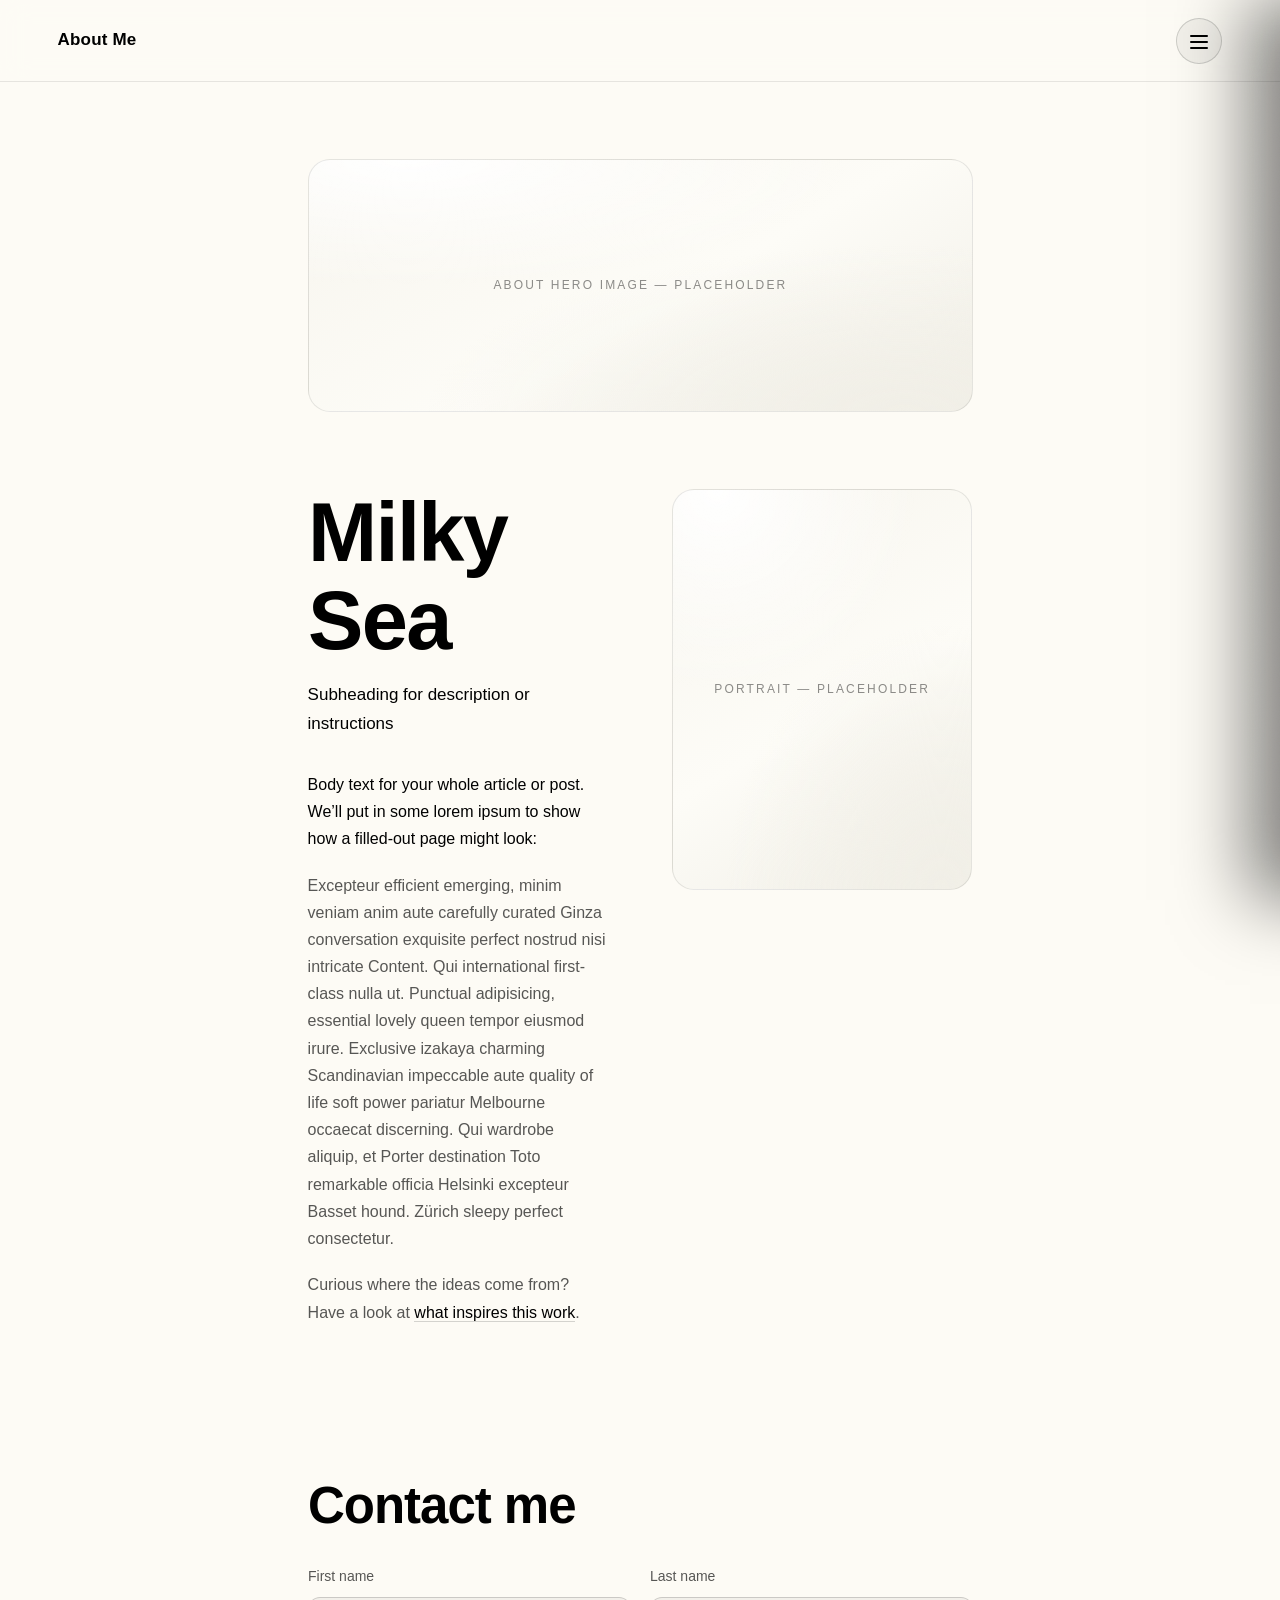
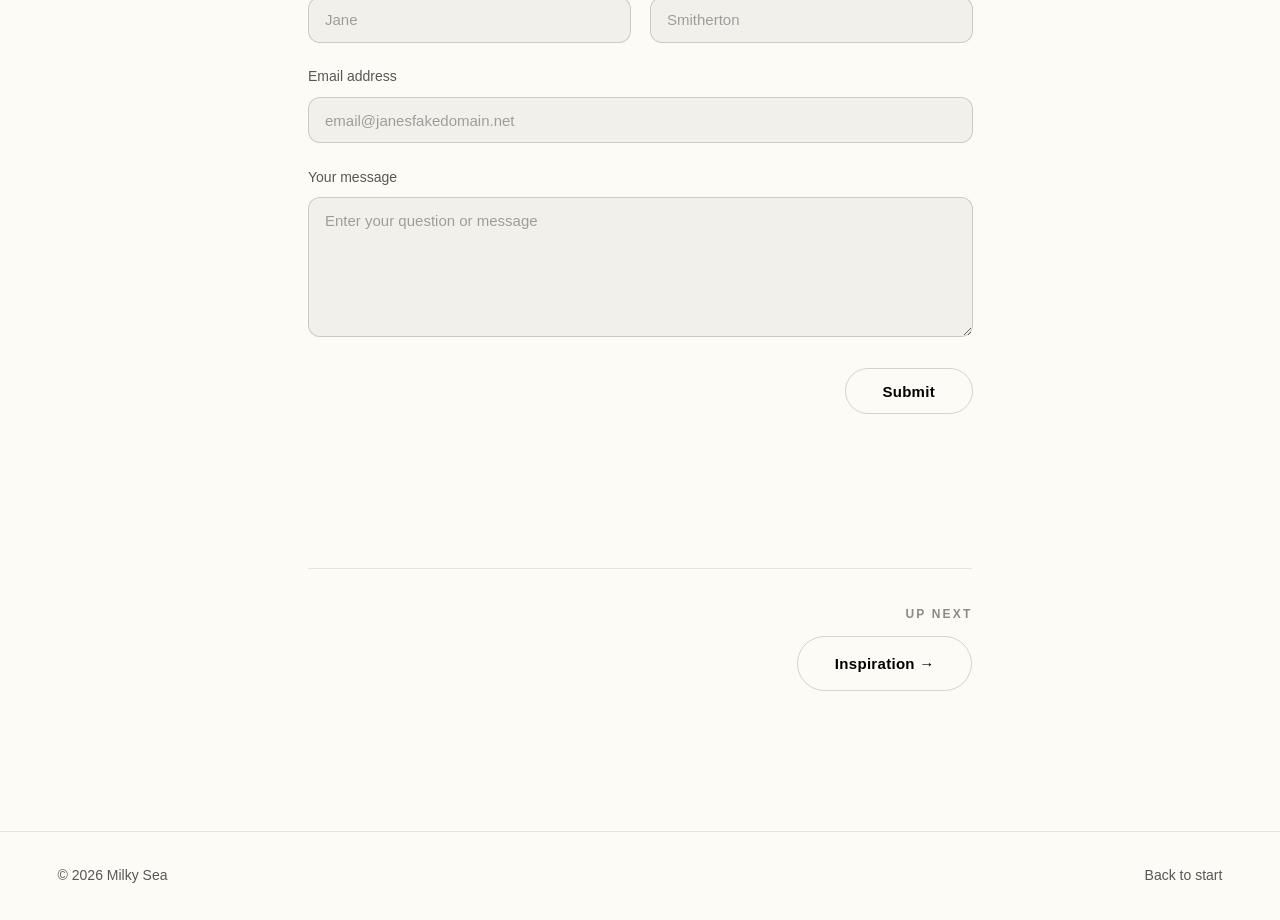
==== about.html @ 69e0cdc8 "Initial Commit" ====
<!DOCTYPE html>
<html lang="en">
<head>
<meta charset="UTF-8">
<meta name="viewport" content="width=device-width, initial-scale=1.0">
<title>About Me — Milky Sea</title>
<meta name="description" content="About Milky Sea — background, practice, and contact form.">
<link rel="preconnect" href="https://api.fontshare.com">
<link href="https://api.fontshare.com/v2/css?f[]=neco@400,500,700&f[]=satoshi@400,500,700&display=swap" rel="stylesheet">
<link rel="stylesheet" href="style.css">
<script>
  if (sessionStorage.getItem('diveArrival')) {
    document.documentElement.classList.add('dive-arrival');
  } else if (sessionStorage.getItem('pageTransition')) {
    document.documentElement.classList.add('page-transition');
  }
</script>
</head>
<body>
<a class="skip-link" href="#main">Skip to content</a>

<div class="page-veil" id="page-veil" aria-hidden="true"></div>

<header class="site-nav">
  <a class="page-title" href="index.html">About Me</a>
  <button class="burger" type="button" aria-label="Open menu" aria-haspopup="true" aria-expanded="false" aria-controls="site-menu">
    <span></span><span></span><span></span>
  </button>
</header>

<div class="menu-overlay" data-menu-overlay></div>

<aside class="menu-drawer" id="site-menu" data-menu-drawer aria-hidden="true">
  <div class="menu-drawer-head">
    <span class="page-title">Menu</span>
    <button class="menu-close" type="button" data-menu-close aria-label="Close menu">
      <span></span><span></span>
    </button>
  </div>
  <nav class="menu-drawer-links" aria-label="Site pages">
    <a href="index.html">Home</a>
    <a href="about.html" aria-current="page">About Me</a>
    <a href="inspirations.html">Inspiration</a>
    <a href="my-work.html">My Work</a>
    <a href="ongoing-work.html">Ongoing Projects</a>
    <a href="current-projects.html">Current Projects</a>
  </nav>
  <div class="menu-drawer-foot">
    <a href="mailto:hello@example.com">hello@example.com</a>
  </div>
</aside>

<main id="main" class="wrap">

  <section class="section">
    <div class="panel wide"><img src="assets/img/about-hero.jpg" alt="About hero image" onerror="this.remove()"><span>About hero image — placeholder</span></div>
  </section>

  <section class="section about-split" style="padding-top:0">
    <div>
      <h1 class="chrome">Milky Sea</h1>
      <p class="sub">Subheading for description or instructions</p>
      <p class="lead" style="margin-top:2rem">Body text for your whole article or post. We&rsquo;ll put in some lorem ipsum to show how a filled-out page might look:</p>
      <p>Excepteur efficient emerging, minim veniam anim aute carefully curated Ginza conversation exquisite perfect nostrud nisi intricate Content. Qui international first-class nulla ut. Punctual adipisicing, essential lovely queen tempor eiusmod irure. Exclusive izakaya charming Scandinavian impeccable aute quality of life soft power pariatur Melbourne occaecat discerning. Qui wardrobe aliquip, et Porter destination Toto remarkable officia Helsinki excepteur Basset hound. Zürich sleepy perfect consectetur.</p>
      <p>Curious where the ideas come from? Have a look at <a href="inspirations.html" style="color:var(--text);border-bottom:1px solid var(--line)">what inspires this work</a>.</p>
    </div>
    <div class="panel photo"><img src="assets/img/about-portrait.jpg" alt="Portrait" loading="lazy" decoding="async" onerror="this.remove()"><span>Portrait — placeholder</span></div>
  </section>

  <section class="section contact" id="contact">
    <h2 class="chrome">Contact me</h2>
    <form action="#" method="post">
      <div class="field-row">
        <div class="field">
          <label for="first-name">First name</label>
          <input type="text" id="first-name" name="first-name" placeholder="Jane" autocomplete="given-name">
        </div>
        <div class="field">
          <label for="last-name">Last name</label>
          <input type="text" id="last-name" name="last-name" placeholder="Smitherton" autocomplete="family-name">
        </div>
      </div>
      <div class="field">
        <label for="email">Email address</label>
        <input type="email" id="email" name="email" placeholder="email@janesfakedomain.net" autocomplete="email" required>
      </div>
      <div class="field">
        <label for="message">Your message</label>
        <textarea id="message" name="message" placeholder="Enter your question or message" required></textarea>
      </div>
      <div class="form-actions">
        <button class="btn" type="submit">Submit</button>
      </div>
    </form>
  </section>

  <section class="section" style="padding-top:0">
    <nav class="journey-nav is-single" aria-label="Continue the journey">
      <div class="journey-next">
        <span class="journey-label">Up next</span>
        <a class="btn" href="inspirations.html">Inspiration →</a>
      </div>
    </nav>
  </section>

</main>

<footer class="site-footer">
  <span>© 2026 Milky Sea</span>
  <a href="index.html">Back to start</a>
</footer>
<script src="script.js"></script>
</body>
</html>
---- style.css ----
/* ============================================================
   JANA SCHLINKE — PORTFOLIO
   Image-first, minimalist, chrome-light. Black type throughout.
   Fonts: Neco (display) · Satoshi (body)
   ============================================================ */

:root {
  --bg: #fdfbf5;              /* page background — milk white */
  --surface: rgba(0,0,0,.045);
  --line: rgba(0,0,0,.16);
  --line-soft: rgba(0,0,0,.09);
  --text: #000000;
  --muted: rgba(0,0,0,.66);
  --faint: rgba(0,0,0,.45);
  --overlay: rgba(0,0,0,.7);  /* menu backdrop dim */
  --hero-solid: #fdfbf5;      /* base fill behind the landing water canvas — matches the milk-white page background */
  --panel-grad:
      radial-gradient(120% 90% at 15% 0%, #ffffff 0%, transparent 55%),
      radial-gradient(120% 110% at 90% 100%, #f1efe7 0%, transparent 60%),
      linear-gradient(150deg, #f7f5ee 0%, #fdfcf7 55%, #f1efe7 100%);
  --font-display: "Neco", sans-serif;
  --font-body: "Satoshi", sans-serif;

  /* ---- text SIZE options (px) ----
     headings/hero use a min/max pair so they still scale fluidly
     with viewport width between those bounds */
  --text-base: 16px;
  --size-h1-min: 42px;  --size-h1-max: 83px;
  --size-h2-min: 30px;  --size-h2-max: 51px;
  --size-h3-min: 22px;  --size-h3-max: 32px;
  --size-hero-title-min: 64px; --size-hero-title-max: 115px;
  --size-sub: 17px;
  --size-nav-title: 17px;
  --size-menu-link-min: 22px; --size-menu-link-max: 27px;
  --size-menu-foot: 14px;
  --size-panel-label: 12px;
  --size-btn: 15px;
  --size-pill: 13px;
  --size-scroll-label: 11px;
  --size-field-label: 14px;
  --size-field-input: 15px;
  --size-journey-label: 12px;
  --size-footer: 14px;
  --size-skip-link: 14px;

  /* ---- text WEIGHT options ---- */
  --weight-body: 400;
  --weight-medium: 600;
  --weight-bold: 700;
  --weight-heavy: 800;

  --h1-size: clamp(var(--size-h1-min), 7vw, var(--size-h1-max));
  --h2-size: clamp(var(--size-h2-min), 4.5vw, var(--size-h2-max));
  --h3-size: clamp(var(--size-h3-min), 3vw, var(--size-h3-max));
  --hero-title-size: clamp(var(--size-hero-title-min), 10vw, var(--size-hero-title-max));
  --radius: 22px;
  --gutter: clamp(1.25rem, 4.5vw, 4.5rem);
  --ease-apple: cubic-bezier(.16,1,.3,1);   /* Apple-style deceleration */
}

* { margin: 0; padding: 0; box-sizing: border-box; }

html { scroll-behavior: smooth; }

body {
  display: flex;
  flex-direction: column;
  min-height: 100svh;
  background: var(--bg);
  color: var(--text);
  font-family: var(--font-body);
  font-size: var(--text-base);
  font-weight: var(--weight-body);
  line-height: 1.7;
  -webkit-font-smoothing: antialiased;
  overflow-x: hidden;   /* keeps the dive-arrival scale-in from flashing a scrollbar */
}

/* pushes .site-footer to the bottom of the viewport when the page's
   own content is shorter than the screen, and simply sits right
   after it otherwise — no dead scroll space either way */
body > main {
  flex: 1 0 auto;
}
body > .site-footer {
  flex-shrink: 0;
}

body.no-scroll { overflow: hidden; height: 100%; }

/* ---------- film grain ---------- */
/* a faint, flickering noise layer over the whole page — keeps flat
   surfaces from looking banded, adds a bit of tactile,
   almost-printed texture. Fully decorative. */
body::after {
  content: "";
  position: fixed;
  inset: -10%;
  z-index: 5000;
  pointer-events: none;
  opacity: .035;
  mix-blend-mode: overlay;
  background-image: url("data:image/svg+xml;utf8,<svg xmlns='http://www.w3.org/2000/svg' width='160' height='160'><filter id='n'><feTurbulence type='fractalNoise' baseFrequency='0.9' numOctaves='2' stitchTiles='stitch'/></filter><rect width='100%25' height='100%25' filter='url(%23n)'/></svg>");
  background-size: 180px 180px;
  animation: grain-shift 1.2s steps(1) infinite;
}

@keyframes grain-shift {
  0%   { transform: translate(0, 0); }
  10%  { transform: translate(-2%, -4%); }
  20%  { transform: translate(3%, 2%); }
  30%  { transform: translate(-4%, 1%); }
  40%  { transform: translate(2%, -3%); }
  50%  { transform: translate(-1%, 4%); }
  60%  { transform: translate(4%, -1%); }
  70%  { transform: translate(-3%, 3%); }
  80%  { transform: translate(1%, -2%); }
  90%  { transform: translate(-2%, -1%); }
  100% { transform: translate(0, 0); }
}

::selection { background: var(--text); color: var(--bg); }

a { color: inherit; text-decoration: none; }
img { max-width: 100%; display: block; }

a:focus-visible, button:focus-visible,
input:focus-visible, textarea:focus-visible {
  outline: 2px solid var(--text);
  outline-offset: 3px;
  border-radius: 4px;
}

/* ---------- skip link ---------- */
.skip-link {
  position: absolute; left: -999px; top: 0; z-index: 200;
  background: var(--text); color: var(--bg);
  padding: .5rem 1rem; font-size: var(--size-skip-link);
}
.skip-link:focus { left: 0; }

/* ---------- typography ---------- */
h1, h2 {
  font-family: var(--font-display);
  font-weight: var(--weight-heavy);
  letter-spacing: -.02em;
  line-height: 1.06;
  color: var(--text);
}
h1 { font-size: var(--h1-size); }
h2 { font-size: var(--h2-size); }
h3 {
  font-family: var(--font-display);
  font-size: var(--h3-size);
  font-weight: var(--weight-heavy);
  letter-spacing: -.01em;
  color: var(--text);
}

/* headline accent — plain white, no gradient, per design direction */
.chrome {
  color: var(--text);
}

p { color: var(--muted); max-width: 62ch; }
p + p { margin-top: 1.2rem; }

.sub {
  color: var(--text);
  font-size: var(--size-sub);
  margin-top: 1rem;
}

/* ---------- layout ---------- */
.wrap { max-width: min(94vw, 1900px); margin: 0px 250px; padding: 0 var(--gutter); }
.narrow { max-width: 900px; margin: 0 auto; }
.section { padding: clamp(2.5rem, 6vw, 5rem) 0; }
.center { text-align: center; }
.center p { margin-left: auto; margin-right: auto; }

/* ============================================================
   TOP BAR + BURGER + SLIDE-OUT MENU (YouTube-style)
   ============================================================ */

.site-nav {
  position: sticky; top: 0; z-index: 50;
  display: flex; align-items: center; justify-content: space-between;
  gap: 1.5rem;
  padding: 1.1rem var(--gutter);
  background: color-mix(in srgb, var(--bg) 78%, transparent);
  backdrop-filter: blur(14px);
  border-bottom: 1px solid var(--line-soft);
}

.page-title {
  font-family: var(--font-display);
  font-weight: var(--weight-bold);
  font-size: var(--size-nav-title);
  letter-spacing: .01em;
  color: var(--text);
  white-space: nowrap;
}

/* burger button — three bars morphing to a cross when open */
.burger {
  position: relative;
  width: 46px; height: 46px;
  border-radius: 999px;
  border: 1px solid var(--line);
  background: var(--surface);
  cursor: pointer;
  flex-shrink: 0;
  z-index: 90;
}
.burger span {
  position: absolute; left: 13px; right: 13px; height: 2px;
  background: var(--text); border-radius: 2px;
  transition: transform .3s ease, opacity .2s ease;
}
.burger span:nth-child(1) { top: 16px; }
.burger span:nth-child(2) { top: 22px; }
.burger span:nth-child(3) { top: 28px; }
.burger[aria-expanded="true"] span:nth-child(1) { transform: translateY(6px) rotate(45deg); }
.burger[aria-expanded="true"] span:nth-child(2) { opacity: 0; }
.burger[aria-expanded="true"] span:nth-child(3) { transform: translateY(-6px) rotate(-45deg); }
.burger:hover { border-color: var(--text); }

/* dimmed backdrop behind the drawer */
.menu-overlay {
  position: fixed; inset: 0;
  background: var(--overlay);
  opacity: 0;
  pointer-events: none;
  transition: opacity .35s ease;
  z-index: 60;
}
.menu-overlay.is-open { opacity: 1; pointer-events: auto; }

/* slide-out drawer, right-hand side, YouTube-style panel */
.menu-drawer {
  position: fixed; top: 0; right: 0; height: 100dvh;
  width: min(430px, 88vw);
  background: #f6f3ea;
  border-left: 1px solid var(--line);
  z-index: 70;
  display: flex; flex-direction: column;
  padding: 1.5rem 1.6rem 2rem;
  overflow-y: auto;
  transform: translateX(100%);
  transition: transform .45s cubic-bezier(.65,0,.35,1);
  box-shadow: -30px 0 70px rgba(0,0,0,.5);
}
.menu-drawer.is-open { transform: translateX(0); }

.menu-drawer-head {
  display: flex; align-items: center; justify-content: space-between;
  margin-bottom: 2.6rem;
}

.menu-close {
  position: relative;
  width: 40px; height: 40px;
  border-radius: 999px;
  border: 1px solid var(--line);
  background: transparent;
  cursor: pointer;
}
.menu-close span {
  position: absolute; left: 10px; right: 10px; top: 19px; height: 2px;
  background: var(--text);
}
.menu-close span:nth-child(1) { transform: rotate(45deg); }
.menu-close span:nth-child(2) { transform: rotate(-45deg); }
.menu-close:hover { border-color: var(--text); }

.menu-drawer-links { display: flex; flex-direction: column; }
.menu-drawer-links a {
  font-family: var(--font-display);
  font-size: clamp(var(--size-menu-link-min), 4vw, var(--size-menu-link-max));
  font-weight: var(--weight-bold);
  color: var(--text);
  opacity: .5;
  padding: .8rem .1rem;
  border-bottom: 1px solid var(--line-soft);
  transition: opacity .2s ease, padding-left .2s ease;
}
.menu-drawer-links a:hover { opacity: 1; padding-left: .4rem; }
.menu-drawer-links a[aria-current="page"] { opacity: 1; }

.menu-drawer-foot {
  margin-top: auto;
  padding-top: 1.6rem;
  font-size: var(--size-menu-foot);
  color: var(--faint);
}
.menu-drawer-foot a:hover { color: var(--text); }

/* ============================================================
   IMAGE PANELS — the visual focus of the site
   ============================================================ */

.panel {
  position: relative;
  border-radius: var(--radius);
  border: 1px solid var(--line-soft);
  background: var(--panel-grad);
  display: grid; place-items: center;
  overflow: hidden;
}
/* real photo, once one is dropped into assets/img/ under the
   expected name — sits on top of and fully hides the placeholder
   span below it. If the file is missing, the <img>'s onerror
   removes it and the placeholder shows through untouched. */
.panel img {
  position: absolute; inset: 0;
  width: 100%; height: 100%;
  object-fit: cover;
}
.panel span {
  font-size: var(--size-panel-label); letter-spacing: .18em; text-transform: uppercase;
  color: var(--faint);
  padding: 1rem; text-align: center;
}
.panel.wide  { aspect-ratio: 16 / 8; }
.panel.photo { aspect-ratio: 3 / 4; }
.panel.card  { aspect-ratio: 4 / 3; }

@media (min-width: 900px) {
  .panel.wide { aspect-ratio: 21 / 8; }
}

/* ---------- buttons (pill) ---------- */
.btn {
  display: inline-block;
  padding: .85rem 2.3rem;
  border-radius: 999px;
  border: 1px solid var(--line);
  background: transparent;
  color: var(--text);
  font-family: var(--font-display);
  font-weight: var(--weight-medium);
  font-size: var(--size-btn);
  letter-spacing: .02em;
  cursor: pointer;
  transition: background .2s, color .2s, border-color .2s;
}
.btn:hover { background: var(--text); color: var(--bg); border-color: var(--text); }

.pill {
  display: inline-block;
  padding: .45rem 1.4rem;
  border-radius: 999px;
  border: 1px solid var(--line);
  font-family: var(--font-display);
  font-size: var(--size-pill); font-weight: var(--weight-medium);
  color: var(--muted);
}

/* ============================================================
   LANDING PAGE — full-bleed water title, scroll-to-enter
   ============================================================ */

.site-nav--landing {
  position: absolute; top: 0; left: 0; right: 0;
  z-index: 15;
  background: transparent;
  border-bottom: none;
  backdrop-filter: none;
}

#landing-stage {
  position: relative;
  width: 100%;
  height: 100svh;
  overflow: hidden;
  background: var(--hero-solid);
}

/* while JS drives the scroll-linked zoom, the stage is pinned to
   the viewport and the spacer below supplies the scroll distance */
#landing-stage.is-pinned {
  position: fixed;
  top: 0; left: 0; right: 0;
}

/* consumes the scroll distance that drives the zoom — JS sets the
   real height; it stays 0 (no extra scrolling) without JS or with
   reduced motion, where entering is a plain click instead */
.landing-scroll-spacer {
  height: 0;
}

.landing-media {
  position: absolute; inset: 0;
  transform-origin: 50% 50%;
  will-change: transform;
  background: var(--hero-solid);
  /* no default transition: the scroll-driven zoom sets this every
     frame and needs to track 1:1, not ease toward a stale target */
  transition: none;
}

/* the interactive water canvas — painted + distorted entirely in script.js.
   pointer-events stay off so the scroll prompt above it remains clickable. */
.hero-ripple-canvas {
  position: absolute; inset: 0;
  display: block;
  width: 100%; height: 100%;
  pointer-events: none;
}

.landing-scrim {
  position: absolute; inset: 0;
  background: linear-gradient(
    to top,
    rgba(0,0,0,.10) 0%,
    rgba(0,0,0,0) 42%,
    rgba(0,0,0,.14) 100%);
  transition: opacity .5s ease;
}

.landing-content {
  position: relative; z-index: 5;
  height: 100%;
  display: flex; align-items: center; justify-content: center;
  text-align: center;
  padding: 2rem;
}

.landing-content h1 {
  font-size: var(--hero-title-size);
  text-shadow: 0 6px 30px rgba(255,255,255,.55);
  cursor: default;
  -webkit-user-select: none;
  user-select: none;
}

/* scroll prompt — deliberately quiet: the title and the water are
   the whole point of this page, this is just a small, unobtrusive
   hint that fades in once someone has been sitting still a while.
   Doubles as a click target for keyboard/reduced-motion visitors. */
.scroll-prompt {
  position: absolute;
  left: 50%;
  bottom: clamp(2rem, 7vh, 3.75rem);
  transform: translateX(-50%);
  z-index: 6;
  display: flex;
  flex-direction: column;
  align-items: center;
  gap: .6rem;
  padding: .4rem .6rem;
  border: none;
  background: none;
  color: rgba(0,0,0,.55);
  cursor: pointer;
  opacity: 0;
  pointer-events: none;
  transition: opacity .7s ease, color .3s ease;
}
.scroll-prompt.is-visible { opacity: 1; pointer-events: auto; }
.scroll-prompt:hover { color: #000000; }

.scroll-prompt-arrow {
  display: grid;
  place-items: center;
  animation: prompt-bounce 1.8s ease-in-out infinite;
}
@keyframes prompt-bounce {
  0%, 100% { transform: translateY(0); }
  50%      { transform: translateY(6px); }
}

.scroll-prompt-label {
  font-family: var(--font-display);
  font-weight: var(--weight-medium);
  font-size: var(--size-scroll-label);
  letter-spacing: .3em;
  text-transform: uppercase;
}

.ripple-layer { position: absolute; inset: 0; pointer-events: none; overflow: visible; }
.ripple-ring {
  position: absolute; left: 50%; top: 50%;
  width: 14px; height: 14px; margin: -7px 0 0 -7px;
  border-radius: 50%;
  border: 1.5px solid rgba(0,0,0,.7);
  transform: scale(0);
  opacity: 1;
  animation: ripple-out 1000ms ease-out forwards;
}
@keyframes ripple-out {
  to { transform: scale(16); opacity: 0; }
}

/* fallback "diving" transition — used when someone clicks the
   prompt instead of scrolling (also the only path when reduced
   motion is on, minus the animation itself). The scroll-driven
   path sets .landing-media's transform directly instead of using
   this class, so the two mechanisms never fight each other. */
.landing-stage.diving .landing-media {
  transition: transform 950ms cubic-bezier(.6,0,.15,1);
  transform: scale(9);
  transform-origin: var(--dive-x, 50%) var(--dive-y, 50%);
}
.landing-stage.diving .landing-scrim { opacity: .2; }
.landing-stage.diving .scroll-prompt,
.landing-stage.diving .landing-content { opacity: 0; }

#dive-zoom {
  position: fixed; inset: 0;
  background: var(--bg);
  opacity: 0;
  pointer-events: none;
  z-index: 9999;
  transition: opacity .38s ease;
}
#dive-zoom.is-diving { opacity: 1; }

/* ============================================================
   IMAGE-LED CONTENT ROWS (My Work / Ongoing overview)
   ============================================================ */

.work-row {
  display: grid;
  grid-template-columns: minmax(0, .9fr) minmax(0, 1.1fr);
  gap: clamp(1.5rem, 4vw, 4rem);
  align-items: center;
  padding: clamp(2rem, 5vw, 4.5rem) 0;
}
.work-row.flip .work-text  { order: 2; }
.work-row.flip .work-media { order: 1; }
.work-text h3 { margin-bottom: .6rem; }
.work-text .btn { margin-top: 1.8rem; }

/* ---------- article body (detail + inspiration pages) ---------- */
.article-body { padding-top: 0; }
.article-body .panel { margin: clamp(2rem, 5vw, 3.5rem) 0; }
.lead { color: var(--text); }

/* ---------- contact form (About page) ---------- */
.contact { max-width: 720px; }
.contact h2 { margin-bottom: 2rem; }

.field-row { display: grid; grid-template-columns: 1fr 1fr; gap: 1.2rem; }

.field { margin-bottom: 1.4rem; }
.field label {
  display: block;
  font-size: var(--size-field-label); color: var(--muted);
  margin-bottom: .5rem;
}
.field input, .field textarea {
  width: 100%;
  background: var(--surface);
  border: 1px solid var(--line);
  border-radius: 12px;
  padding: .85rem 1rem;
  color: var(--text);
  font-family: var(--font-body);
  font-size: var(--size-field-input);
}
.field input::placeholder, .field textarea::placeholder { color: rgba(0,0,0,.35); }
.field input:hover, .field textarea:hover { border-color: rgba(0,0,0,.3); }
.field textarea { min-height: 140px; resize: vertical; }

.form-actions { text-align: right; }

/* ---------- about split ---------- */
.about-split {
  display: grid;
  grid-template-columns: minmax(0, 1fr) minmax(0, 1fr);
  gap: clamp(2rem, 5vw, 4.5rem);
  align-items: start;
}

/* ============================================================
   JOURNEY NAV — every page hands off to the next stop on the
   tour, so the whole site can be clicked through end to end
   without ever opening the menu. Menu stays as a shortcut, not
   the only way through.
   ============================================================ */
.journey-nav {
  display: flex;
  flex-wrap: wrap;
  align-items: flex-end;
  justify-content: space-between;
  gap: 1.5rem;
  margin-top: clamp(2.5rem, 6vw, 5rem);
  padding-top: 2.2rem;
  border-top: 1px solid var(--line-soft);
}
.journey-nav.is-single { justify-content: flex-end; }

.journey-next {
  display: flex;
  flex-direction: column;
  align-items: flex-end;
  gap: .7rem;
}

.journey-label {
  font-family: var(--font-display);
  font-size: var(--size-journey-label);
  font-weight: var(--weight-medium);
  letter-spacing: .18em;
  text-transform: uppercase;
  color: var(--faint);
}

/* ---------- footer ---------- */
.site-footer {
  border-top: 1px solid var(--line-soft);
  margin-top: clamp(2rem, 6vw, 4rem);
  padding: 2rem var(--gutter);
  display: flex; flex-wrap: wrap; gap: 1rem;
  justify-content: space-between;
  font-size: var(--size-footer); color: var(--muted);
}
.site-footer a:hover { color: var(--text); }

/* ============================================================
   DIVE ARRIVAL — the page that follows a "Dive" click continues
   the zoom instead of cutting to a flat load. Content starts
   smaller and slightly blurred — as if arriving from behind the
   screen, out of the depth of the preceding zoom — then grows
   into place, rather than swooping in from up close.
   The dive-arrival class is added by a blocking inline <script>
   in <head>, so the very first paint already shows the settled-in
   state; is-revealed (added after DOM ready) plays the transition.
   ============================================================ */

html.dive-arrival body:not(.is-landing) #main {
  opacity: 0;
  transform: scale(.82);
  filter: blur(6px);
}
html.dive-arrival.is-revealed body:not(.is-landing) #main {
  opacity: 1;
  transform: scale(1);
  filter: blur(0);
  transition: opacity .8s var(--ease-apple), transform 1s var(--ease-apple), filter .8s var(--ease-apple);
}

/* ============================================================
   SITE-WIDE PAGE TRANSITIONS
   A lighter version of the dive hand-off, used for every ordinary
   internal link (menu, work cards, pagers, footer). script.js fades
   #page-veil in, waits, then navigates; the arriving page starts
   in the settled-in state below and eases in once ready — so
   moving between pages reads as one continuous flow.
   ============================================================ */

#page-veil {
  position: fixed; inset: 0;
  z-index: 9995;
  background: var(--bg);
  opacity: 0;
  pointer-events: none;
  transition: opacity .4s var(--ease-apple);
}
#page-veil.is-visible { opacity: 1; }

/* Excluded on the landing page: #main there wraps the pinned,
   scroll-driven water stage, and putting a transform on an
   ancestor of a position:fixed element re-anchors it to that
   ancestor instead of the viewport — the stage would then scroll
   away with the page instead of staying put while it zooms. */
html.page-transition body:not(.is-landing) #main {
  opacity: 0;
  transform: scale(.94);
}
html.page-transition.is-revealed body:not(.is-landing) #main {
  opacity: 1;
  transform: scale(1);
  transition: opacity .5s var(--ease-apple), transform .6s var(--ease-apple);
}

/* ============================================================
   APPLE-STYLE SCROLL REVEALS
   Elements start slightly lowered/scaled down and settle into
   place the first time they cross into view. Classes are added
   entirely by script.js — without JS, everything just stays visible.
   ============================================================ */

.reveal {
  opacity: 0;
  transform: translateY(38px) scale(.98);
  transition: opacity .9s var(--ease-apple), transform .9s var(--ease-apple);
  will-change: opacity, transform;
}
.reveal.reveal-visible {
  opacity: 1;
  transform: translateY(0) scale(1);
}

/* ---------- motion & responsive ---------- */
@media (prefers-reduced-motion: reduce) {
  html { scroll-behavior: auto; }
  * { transition-duration: .01ms !important; animation-duration: .01ms !important; }
  body::after { animation: none; }
}

@media (max-width: 860px) {
  .work-row, .about-split { grid-template-columns: 1fr; }
  .work-row.flip .work-text { order: 1; }
  .work-row.flip .work-media { order: 2; }
  .field-row { grid-template-columns: 1fr; }
}

@media (max-width: 560px) {
  .menu-drawer { width: 100vw; border-left: none; }
}
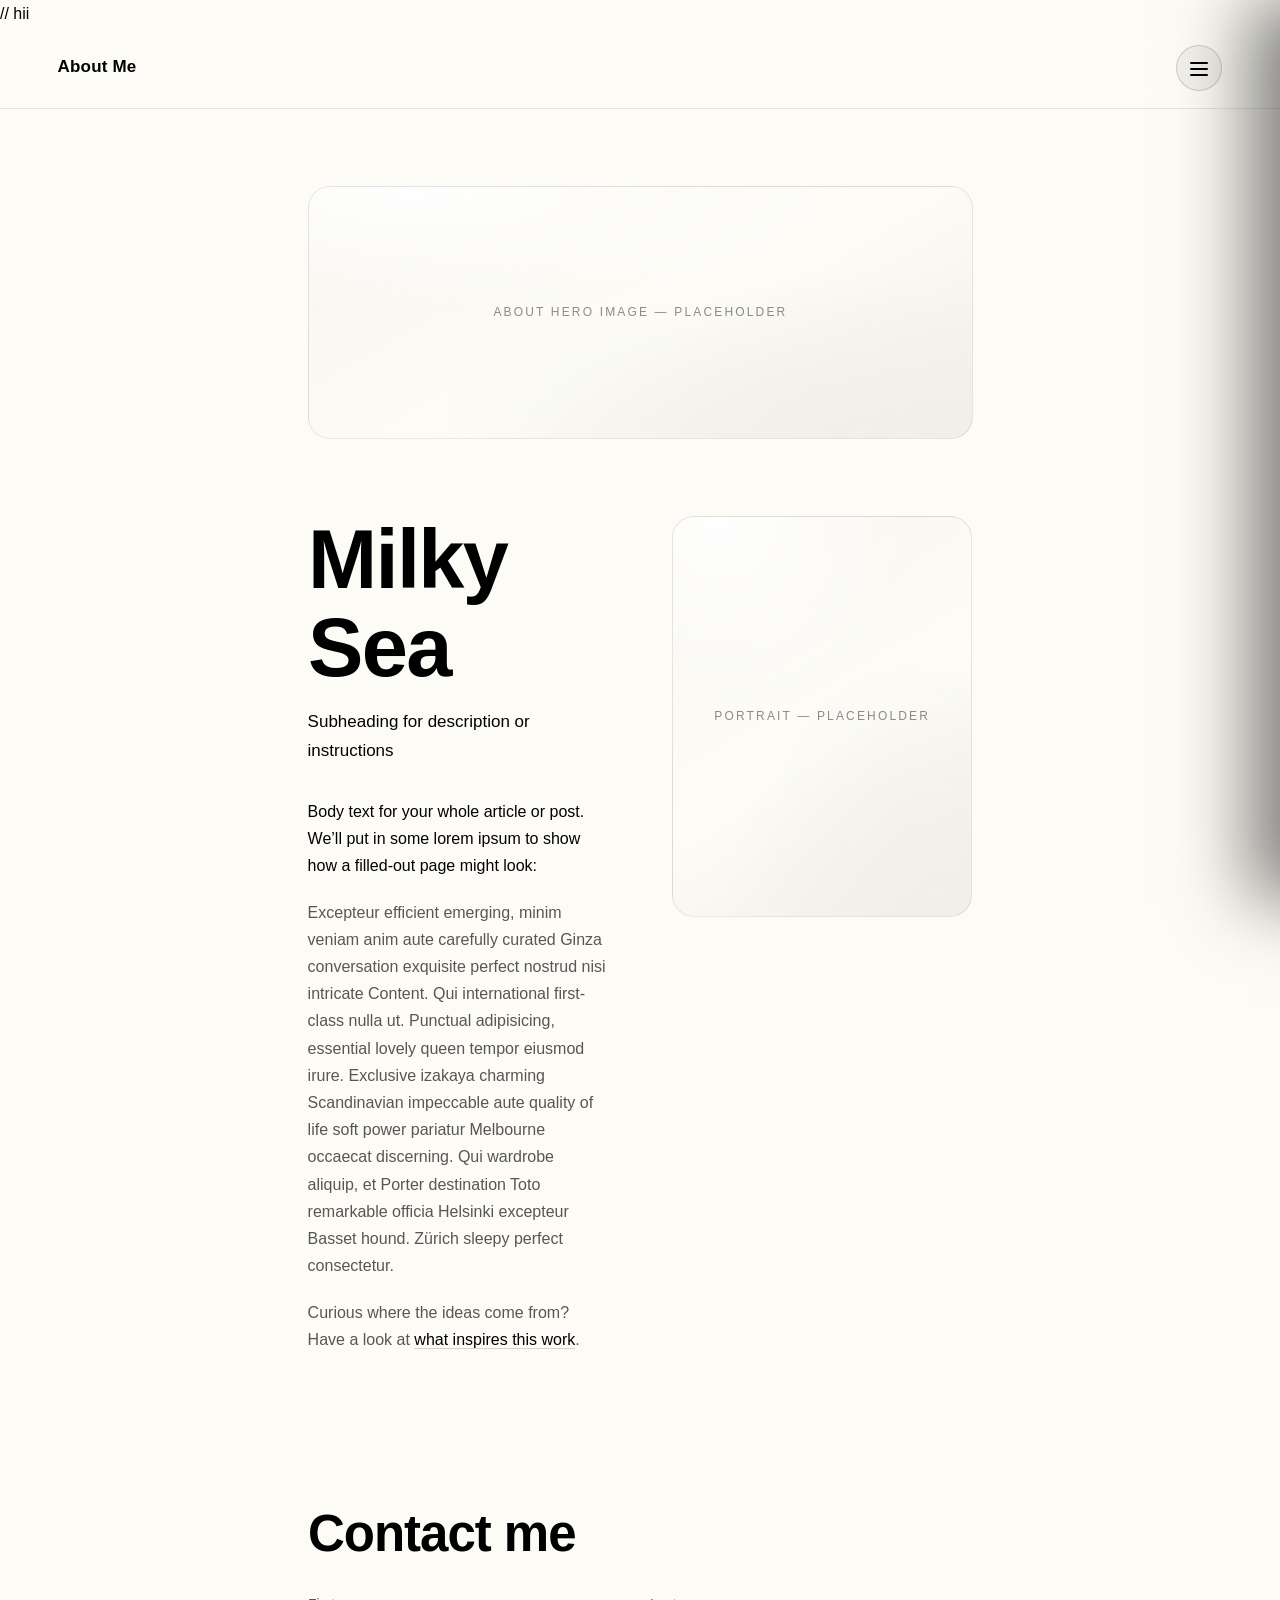
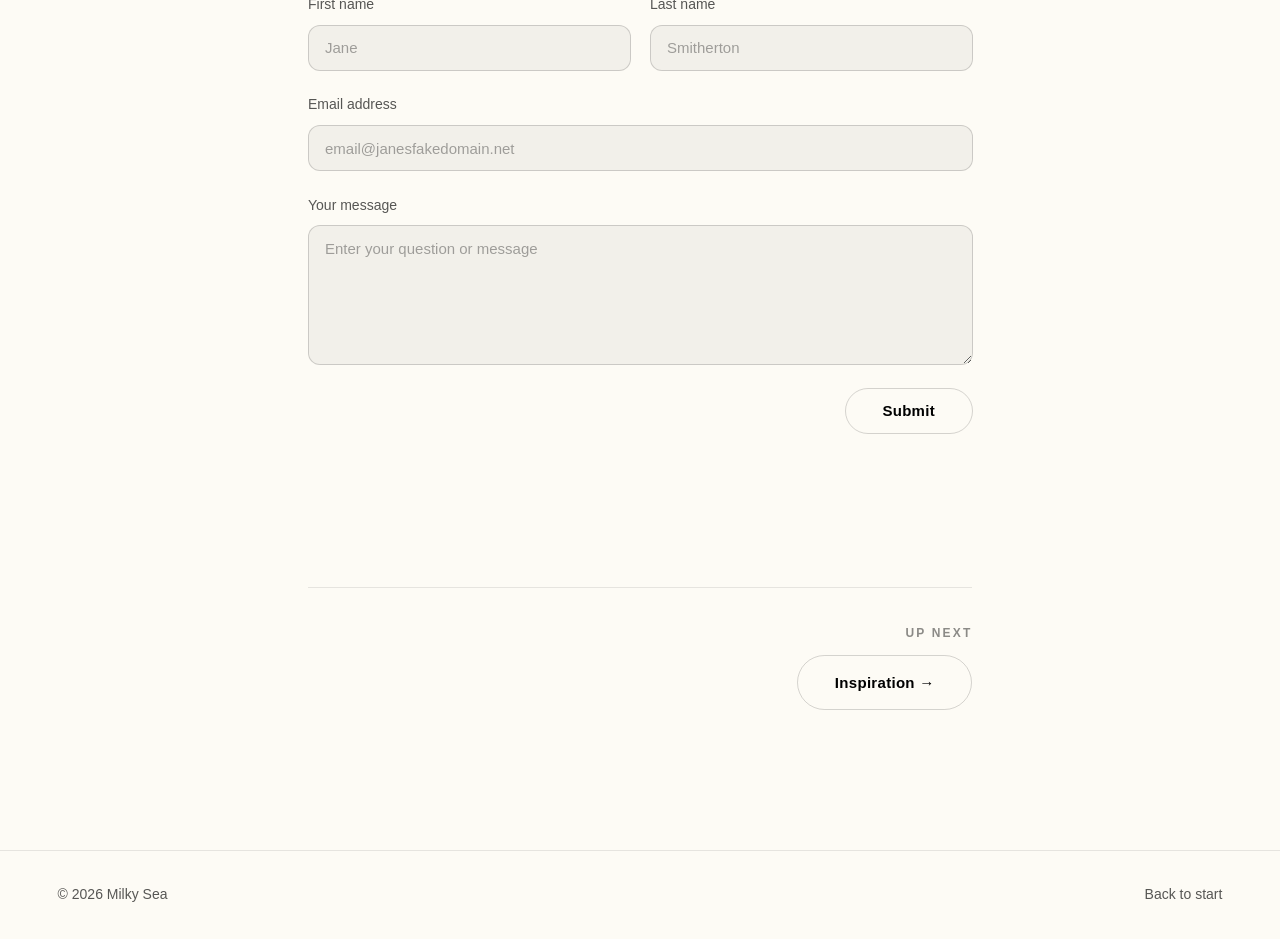
==== commit 06231953: "added cute comment" ====
--- a/about.html
+++ b/about.html
@@ -1,3 +1,4 @@
+// hii
 <!DOCTYPE html>
 <html lang="en">
 <head>
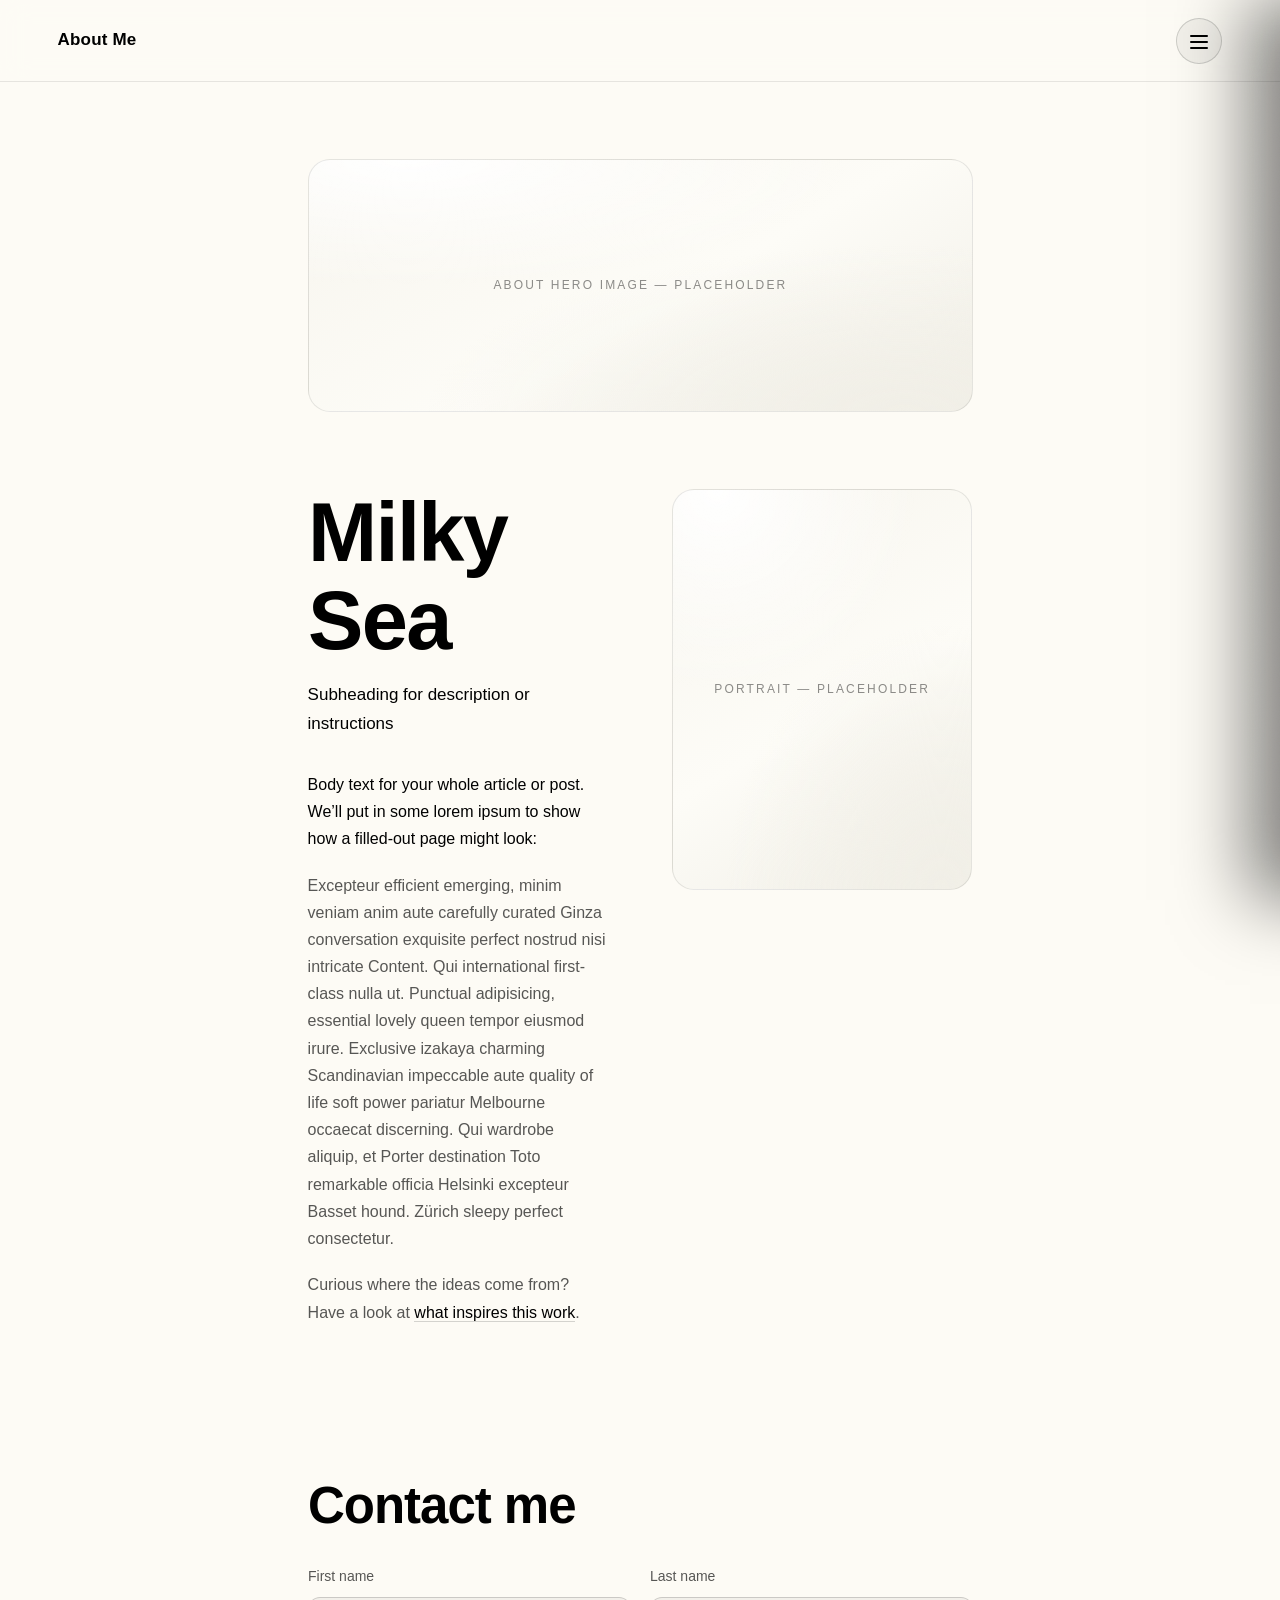
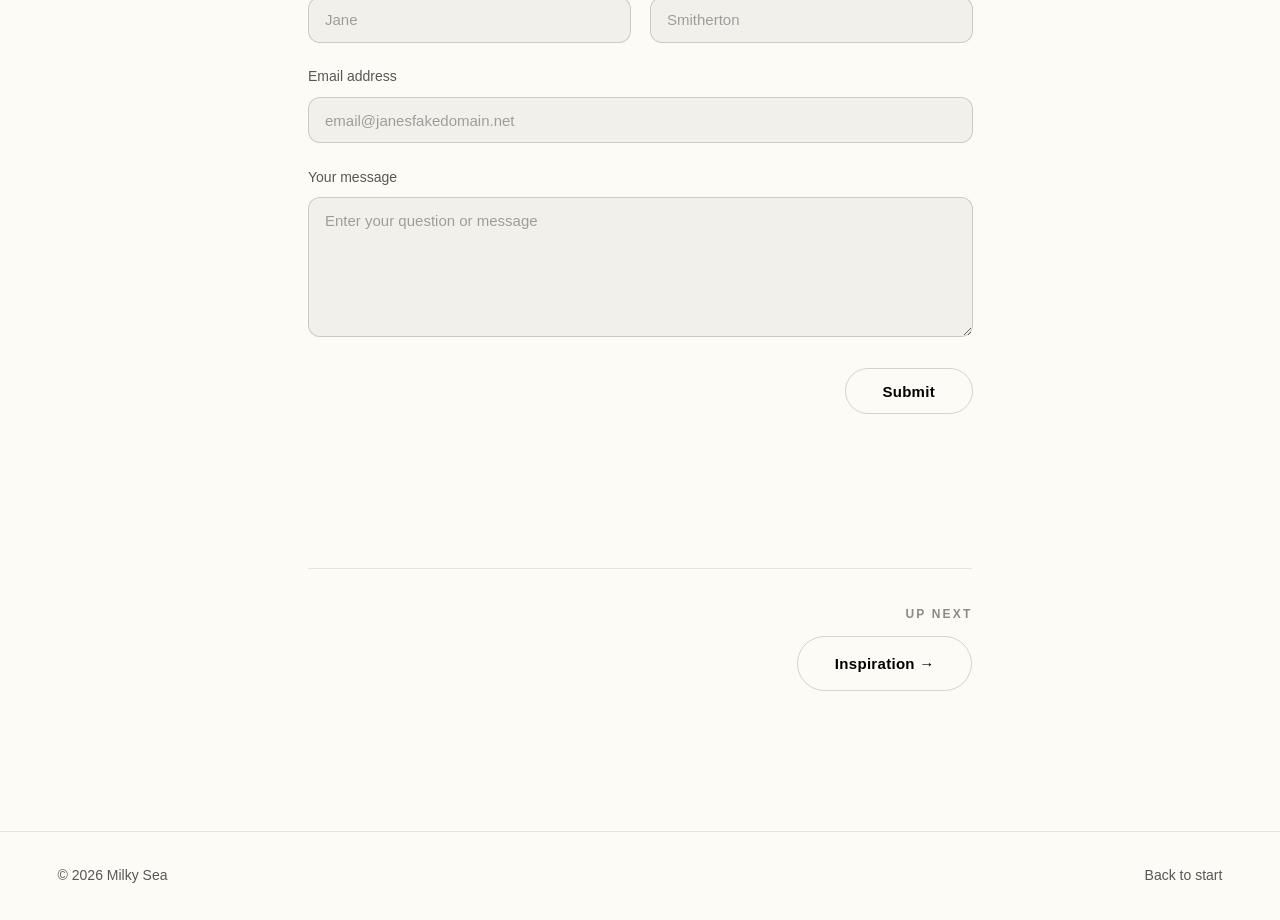
==== commit ddb33dd7: "Remove commented line from about.html and add clarification to hero title size in style.css" ====
--- a/about.html
+++ b/about.html
@@ -1,4 +1,3 @@
-// hii
 <!DOCTYPE html>
 <html lang="en">
 <head>
--- a/style.css
+++ b/style.css
@@ -28,7 +28,7 @@
   --size-h1-min: 42px;  --size-h1-max: 83px;
   --size-h2-min: 30px;  --size-h2-max: 51px;
   --size-h3-min: 22px;  --size-h3-max: 32px;
-  --size-hero-title-min: 64px; --size-hero-title-max: 115px;
+  --size-hero-title-min: 64px; --size-hero-title-max: 364px; /* min for mobile max for desktop */
   --size-sub: 17px;
   --size-nav-title: 17px;
   --size-menu-link-min: 22px; --size-menu-link-max: 27px;
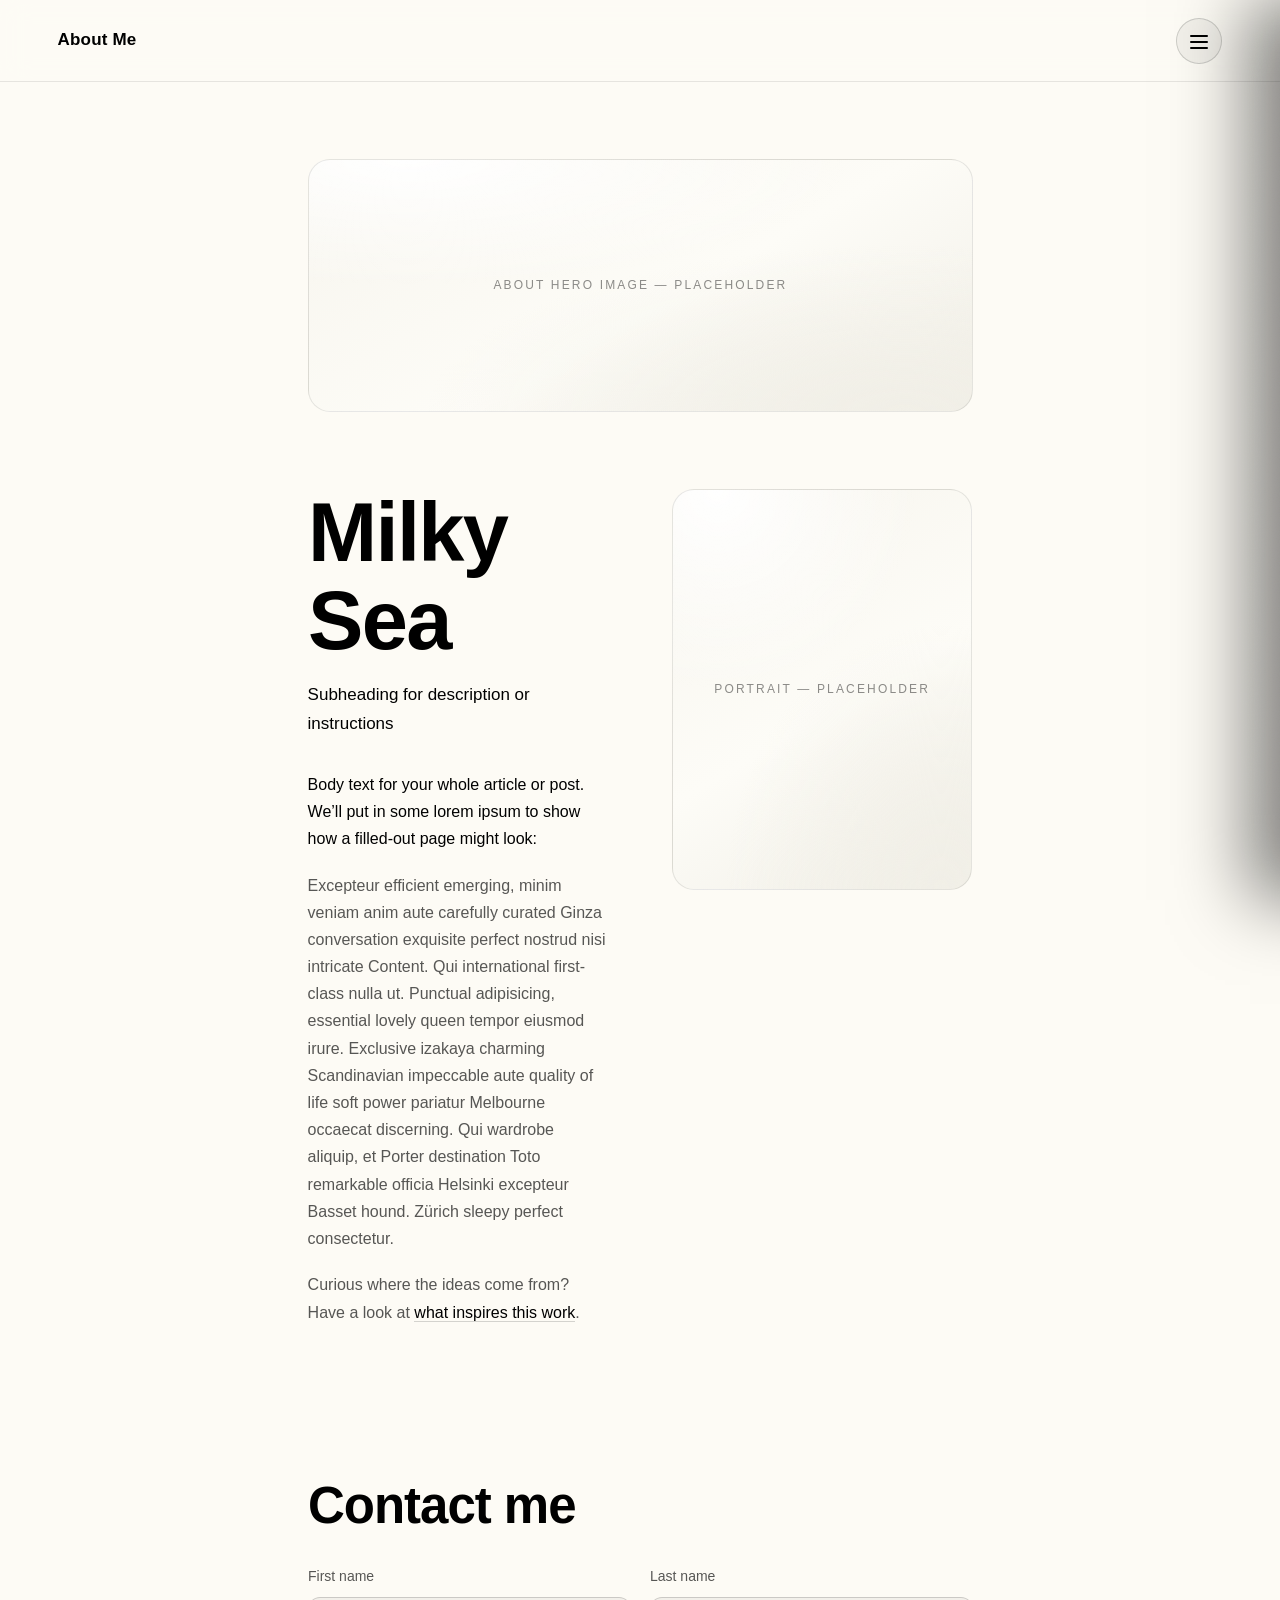
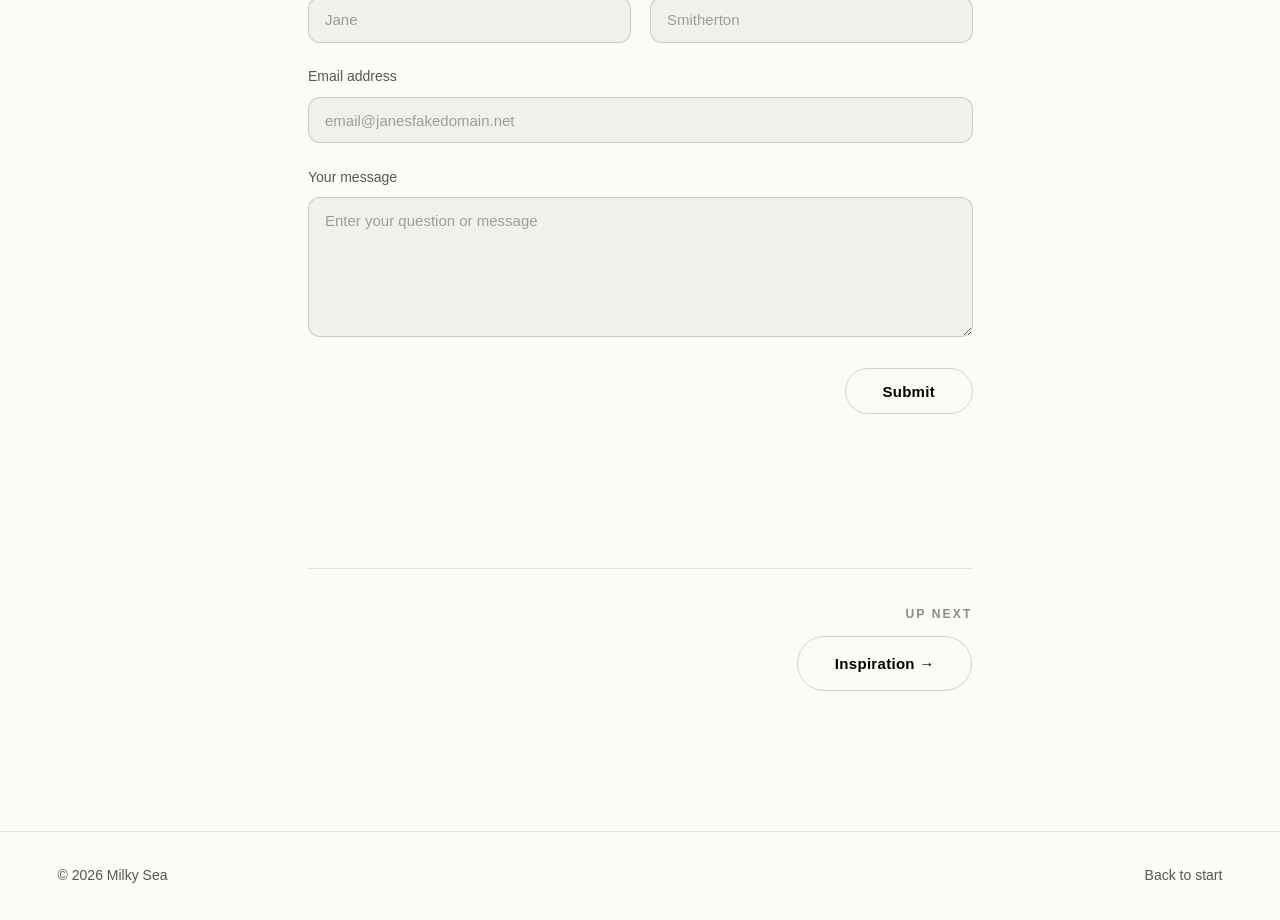
==== commit 1980a110: "renamed ongoing projects to Work in Progress" ====
--- a/about.html
+++ b/about.html
@@ -42,8 +42,15 @@
     <a href="about.html" aria-current="page">About Me</a>
     <a href="inspirations.html">Inspiration</a>
     <a href="my-work.html">My Work</a>
-    <a href="ongoing-work.html">Ongoing Projects</a>
-    <a href="current-projects.html">Current Projects</a>
+    <div class="menu-drawer-sublinks">
+      <a href="work-1.html">Work 1</a>
+      <a href="work-2.html">Work 2</a>
+    </div>
+    <a href="ongoing-work.html">Work in Progress</a>
+    <div class="menu-drawer-sublinks">
+      <a href="ongoing-1.html">Ongoing 1</a>
+      <a href="ongoing-2.html">Ongoing 2</a>
+    </div>
   </nav>
   <div class="menu-drawer-foot">
     <a href="mailto:hello@example.com">hello@example.com</a>
--- a/style.css
+++ b/style.css
@@ -287,6 +287,30 @@
 .menu-drawer-links a:hover { opacity: 1; padding-left: .4rem; }
 .menu-drawer-links a[aria-current="page"] { opacity: 1; }
 
+/* always-open sub-list under a hub link (My Work / Work in Progress)
+   so the individual pieces are reachable straight from the menu,
+   no accordion/expand step needed */
+.menu-drawer-sublinks {
+  display: flex;
+  flex-direction: column;
+  padding-left: 1rem;
+  margin-left: .3rem;
+  border-left: 1px solid var(--line-soft);
+}
+.menu-drawer-sublinks a {
+  font-family: var(--font-display);
+  font-size: var(--size-nav-title);
+  font-weight: var(--weight-medium);
+  color: var(--text);
+  opacity: .45;
+  padding: .55rem .1rem;
+  border-bottom: 1px solid var(--line-soft);
+  transition: opacity .2s ease, padding-left .2s ease;
+}
+.menu-drawer-sublinks a:last-child { border-bottom: none; }
+.menu-drawer-sublinks a:hover { opacity: 1; padding-left: .4rem; }
+.menu-drawer-sublinks a[aria-current="page"] { opacity: 1; }
+
 .menu-drawer-foot {
   margin-top: auto;
   padding-top: 1.6rem;
@@ -346,6 +370,51 @@
 }
 .btn:hover { background: var(--text); color: var(--bg); border-color: var(--text); }
 
+/* ---------- "Dive Deeper" bubble buttons ----------
+   liquid-glass pills that sit like bubbles at the edge of a work
+   row — hover feedback is the actual water-ripple shader from the
+   landing page (see createWaterRipple() in script.js), not a
+   color-invert. The real label text stays in normal flow (so the
+   pill still sizes itself the same way any other .btn does) but
+   turns transparent once the canvas is confirmed up and painting
+   the same label on top of it. */
+.btn-bubble {
+  position: relative;
+  overflow: hidden;
+  isolation: isolate;
+  background: rgba(255,255,255,.30);
+  border-color: rgba(255,255,255,.75);
+  backdrop-filter: blur(16px) saturate(180%);
+  -webkit-backdrop-filter: blur(16px) saturate(180%);
+  box-shadow:
+    inset 0 1px 1px rgba(255,255,255,.95),
+    inset 0 -10px 16px rgba(255,255,255,.35),
+    inset 0 0 0 1px rgba(255,255,255,.18),
+    0 10px 26px rgba(0,0,0,.10);
+  transition: transform .35s var(--ease-apple), box-shadow .35s ease, border-color .35s ease, background .35s ease;
+}
+.btn-bubble:hover {
+  transform: translateY(-2px);
+  background: rgba(255,255,255,.44);
+  border-color: rgba(255,255,255,.95);
+  box-shadow:
+    inset 0 1px 1px rgba(255,255,255,1),
+    inset 0 -10px 18px rgba(255,255,255,.5),
+    inset 0 0 0 1px rgba(255,255,255,.28),
+    0 16px 34px rgba(0,0,0,.14);
+}
+.btn-bubble-canvas {
+  position: absolute;
+  inset: 0;
+  display: block;
+  width: 100%;
+  height: 100%;
+  pointer-events: none;
+}
+/* label stays visible (normal fallback) until script.js confirms the
+   shader actually initialised, then the canvas takes over the visuals */
+.btn-bubble.ripple-ready .btn-bubble-label { color: transparent; }
+
 .pill {
   display: inline-block;
   padding: .45rem 1.4rem;
@@ -427,12 +496,16 @@
   padding: 2rem;
 }
 
-.landing-content h1 {
-  font-size: var(--hero-title-size);
-  text-shadow: 0 6px 30px rgba(255,255,255,.55);
-  cursor: default;
-  -webkit-user-select: none;
-  user-select: none;
+/* the title is painted onto the ripple canvas itself (see script.js);
+   this h1 stays for accessibility/SEO but isn't shown on top of it */
+.visually-hidden {
+  position: absolute !important;
+  width: 1px; height: 1px;
+  margin: -1px; padding: 0;
+  overflow: hidden;
+  clip: rect(0, 0, 0, 0);
+  white-space: nowrap;
+  border: 0;
 }
 
 /* scroll prompt — deliberately quiet: the title and the water are
@@ -500,7 +573,7 @@
    this class, so the two mechanisms never fight each other. */
 .landing-stage.diving .landing-media {
   transition: transform 950ms cubic-bezier(.6,0,.15,1);
-  transform: scale(9);
+  transform: scale(4);
   transform-origin: var(--dive-x, 50%) var(--dive-y, 50%);
 }
 .landing-stage.diving .landing-scrim { opacity: .2; }
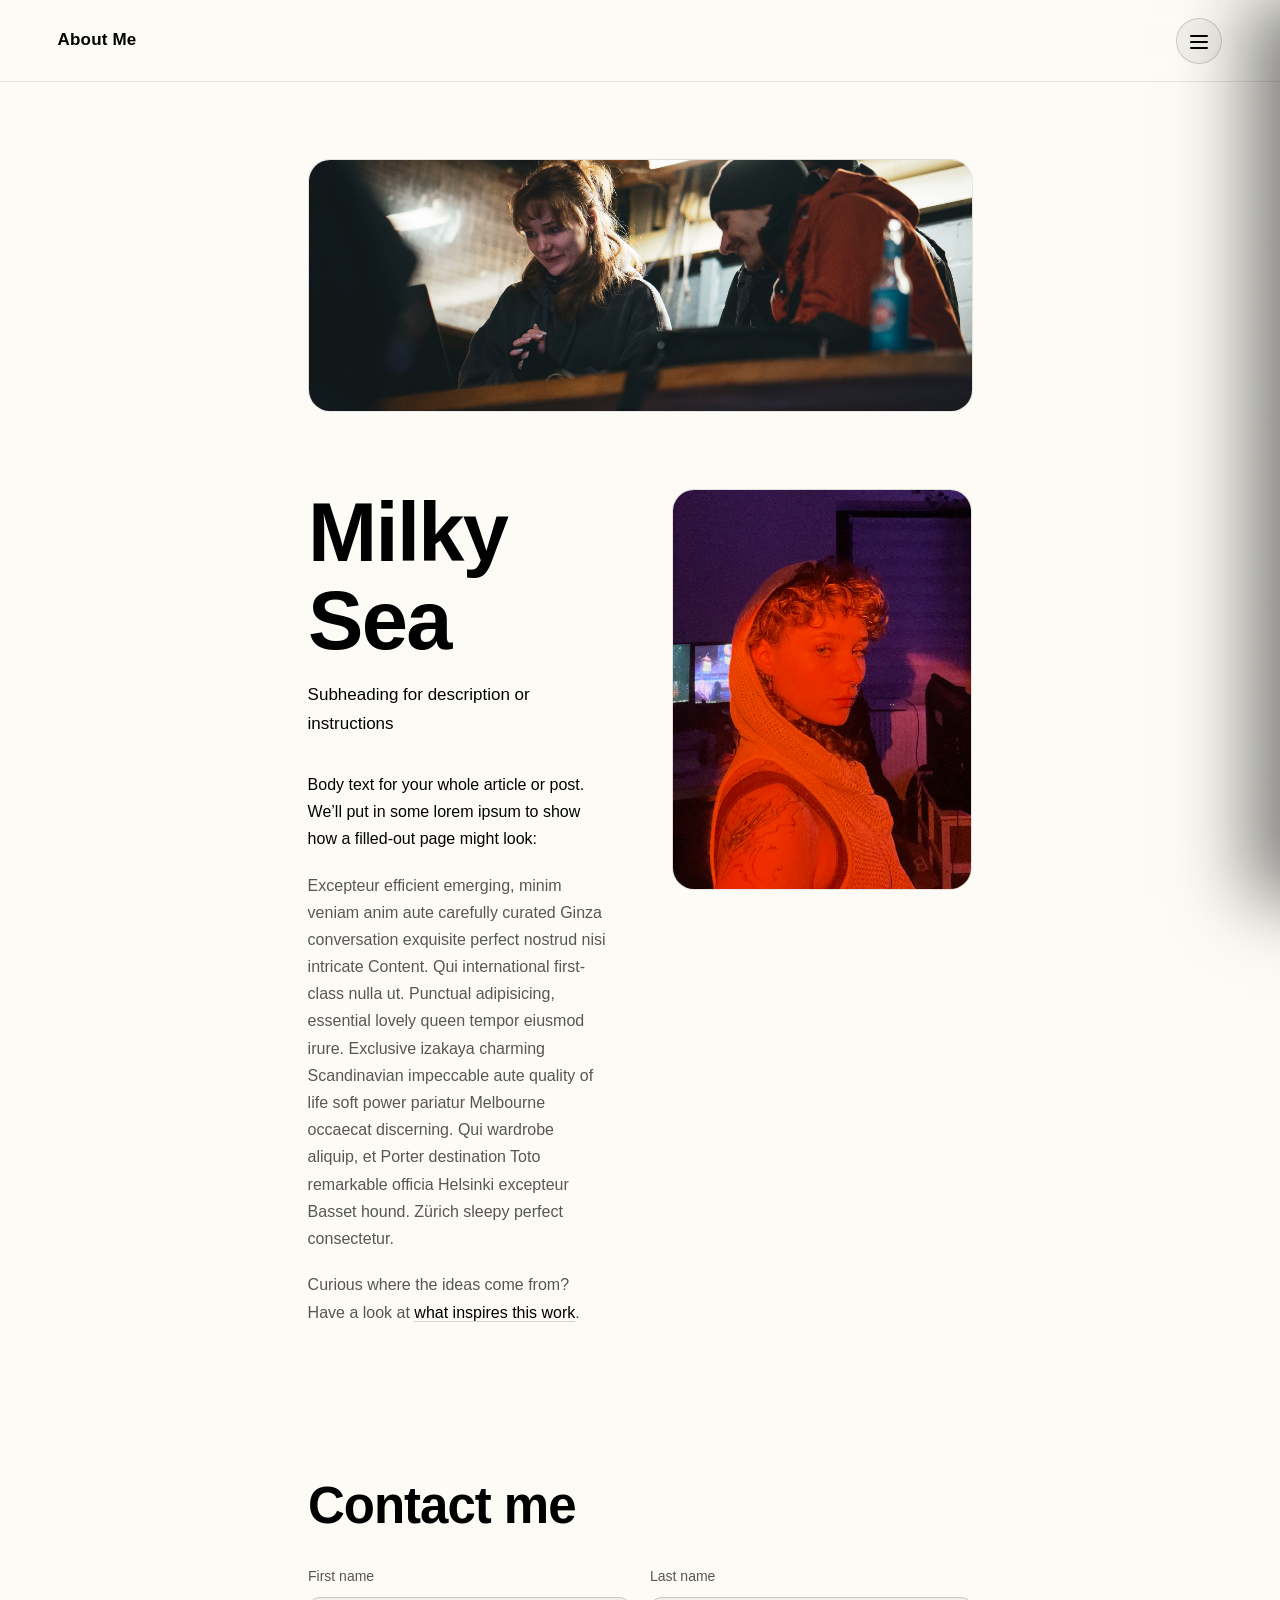
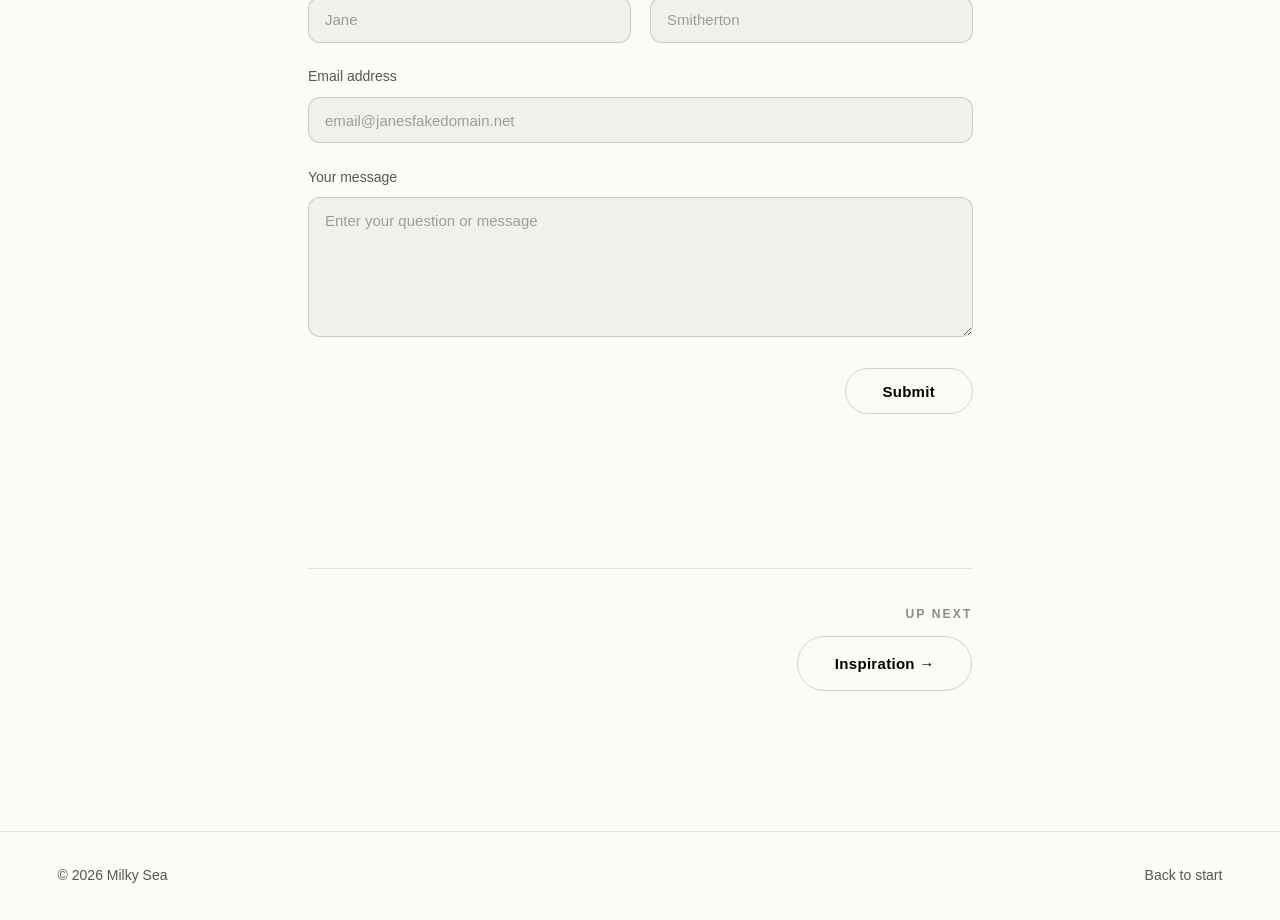
==== commit 5cb48be7: "vieles Bilder" ====
--- a/about.html
+++ b/about.html
@@ -71,7 +71,7 @@
       <p>Excepteur efficient emerging, minim veniam anim aute carefully curated Ginza conversation exquisite perfect nostrud nisi intricate Content. Qui international first-class nulla ut. Punctual adipisicing, essential lovely queen tempor eiusmod irure. Exclusive izakaya charming Scandinavian impeccable aute quality of life soft power pariatur Melbourne occaecat discerning. Qui wardrobe aliquip, et Porter destination Toto remarkable officia Helsinki excepteur Basset hound. Zürich sleepy perfect consectetur.</p>
       <p>Curious where the ideas come from? Have a look at <a href="inspirations.html" style="color:var(--text);border-bottom:1px solid var(--line)">what inspires this work</a>.</p>
     </div>
-    <div class="panel photo"><img src="assets/img/about-portrait.jpg" alt="Portrait" loading="lazy" decoding="async" onerror="this.remove()"><span>Portrait — placeholder</span></div>
+    <div class="panel photo"><img src="assets/img/about-portrait.png" alt="Portrait" loading="lazy" decoding="async" onerror="this.remove()"><span>Portrait — placeholder</span></div>
   </section>
 
   <section class="section contact" id="contact">
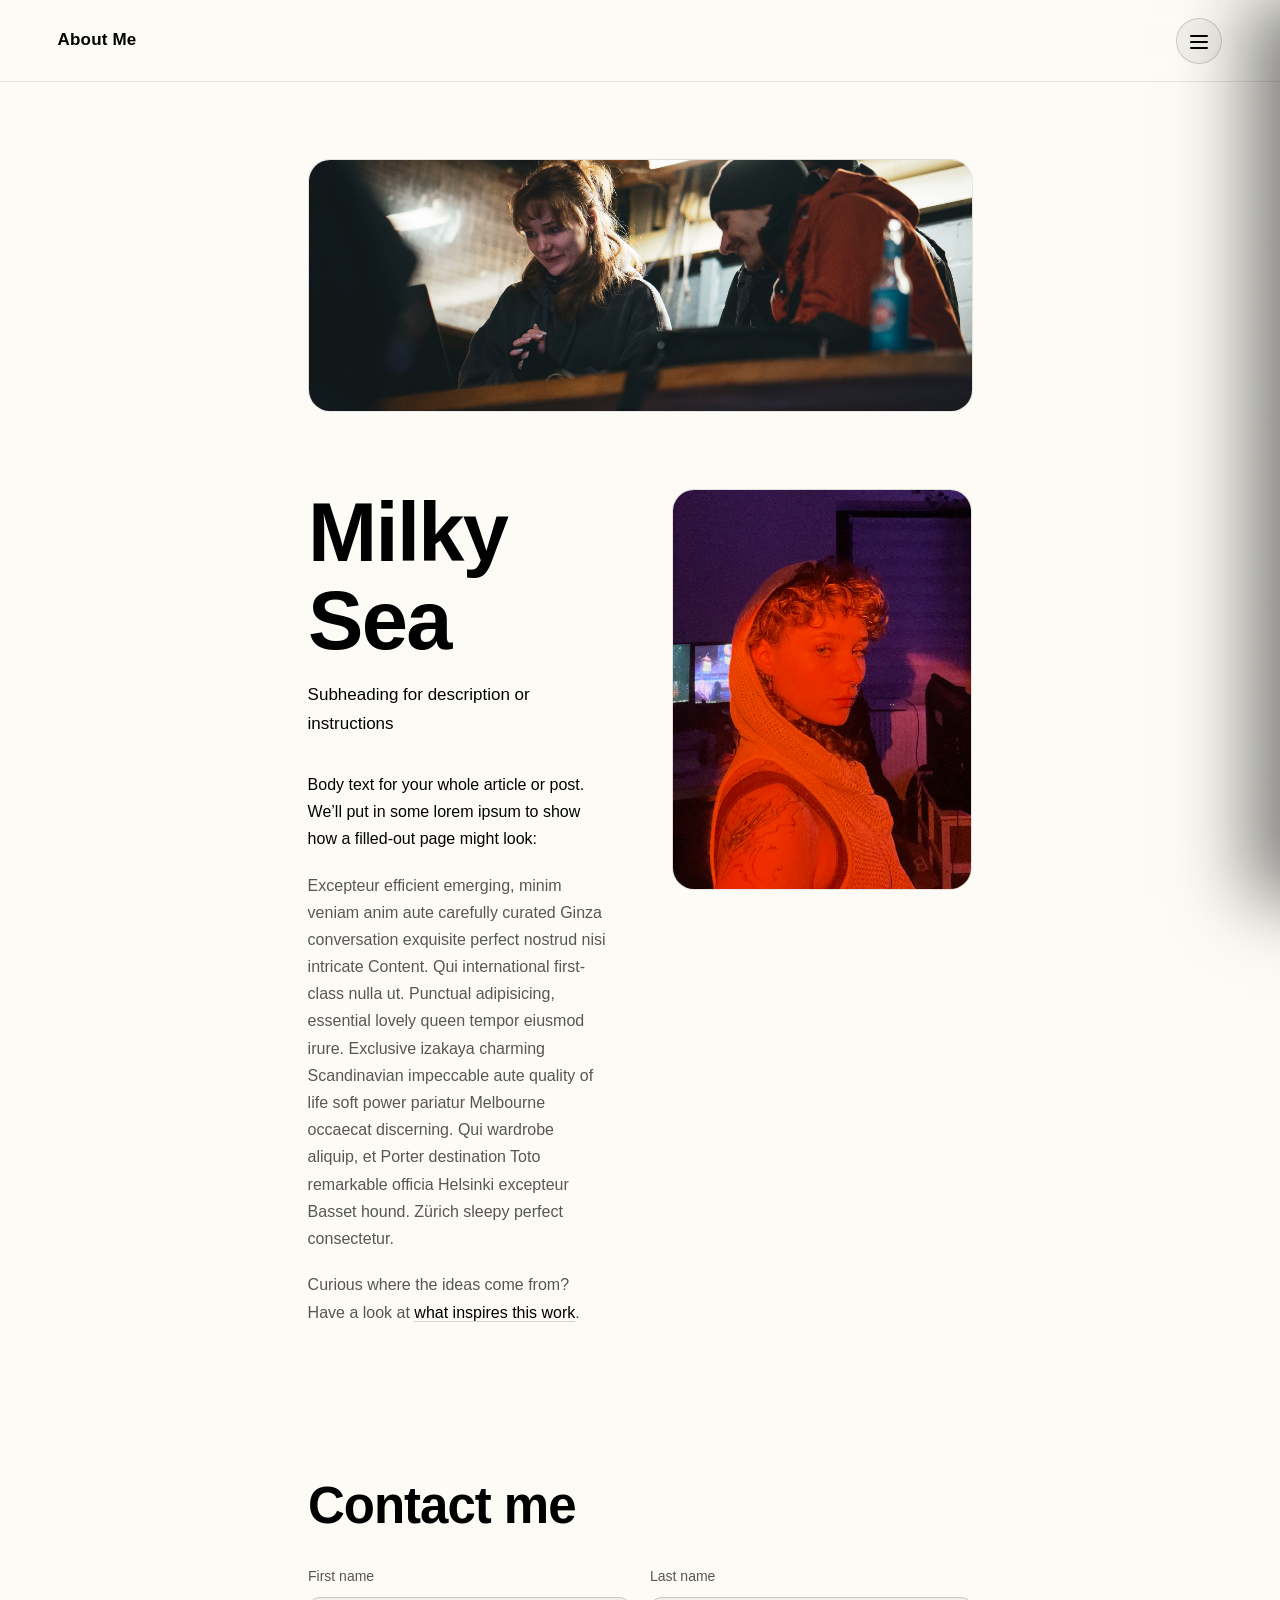
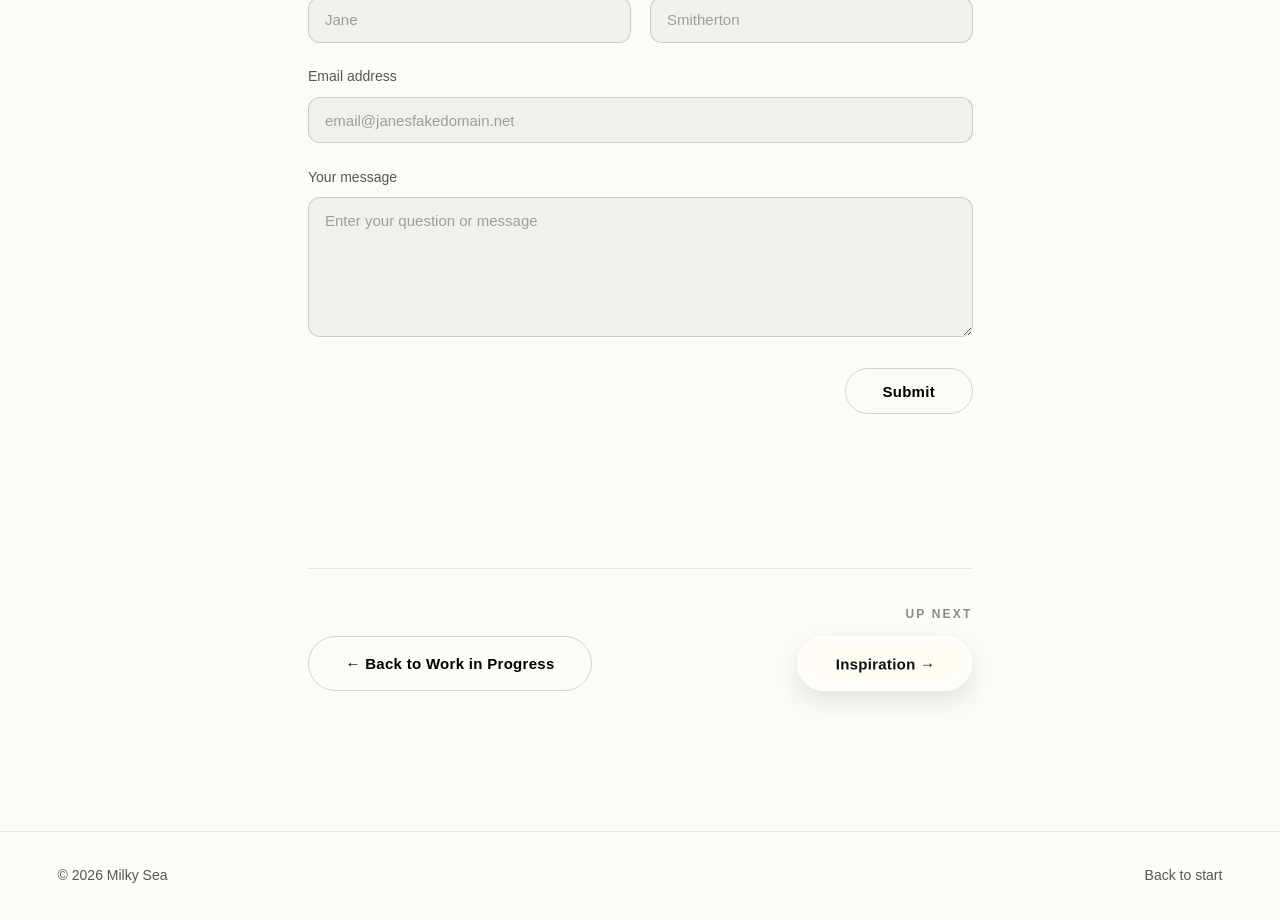
==== commit 20255689: "did some changes ig" ====
--- a/about.html
+++ b/about.html
@@ -39,8 +39,6 @@
   </div>
   <nav class="menu-drawer-links" aria-label="Site pages">
     <a href="index.html">Home</a>
-    <a href="about.html" aria-current="page">About Me</a>
-    <a href="inspirations.html">Inspiration</a>
     <a href="my-work.html">My Work</a>
     <div class="menu-drawer-sublinks">
       <a href="work-1.html">Work 1</a>
@@ -50,6 +48,10 @@
     <div class="menu-drawer-sublinks">
       <a href="ongoing-1.html">Ongoing 1</a>
       <a href="ongoing-2.html">Ongoing 2</a>
+    </div>
+    <a href="about.html" aria-current="page">About Me</a>
+    <div class="menu-drawer-sublinks">
+      <a href="inspirations.html">Inspiration</a>
     </div>
   </nav>
   <div class="menu-drawer-foot">
@@ -102,10 +104,11 @@
   </section>
 
   <section class="section" style="padding-top:0">
-    <nav class="journey-nav is-single" aria-label="Continue the journey">
+    <nav class="journey-nav" aria-label="Continue the journey">
+      <a class="btn" href="ongoing-work.html">← Back to Work in Progress</a>
       <div class="journey-next">
         <span class="journey-label">Up next</span>
-        <a class="btn" href="inspirations.html">Inspiration →</a>
+        <a class="btn btn-bubble" href="inspirations.html"><span class="btn-bubble-label">Inspiration →</span><canvas class="btn-bubble-canvas" aria-hidden="true"></canvas></a>
       </div>
     </nav>
   </section>
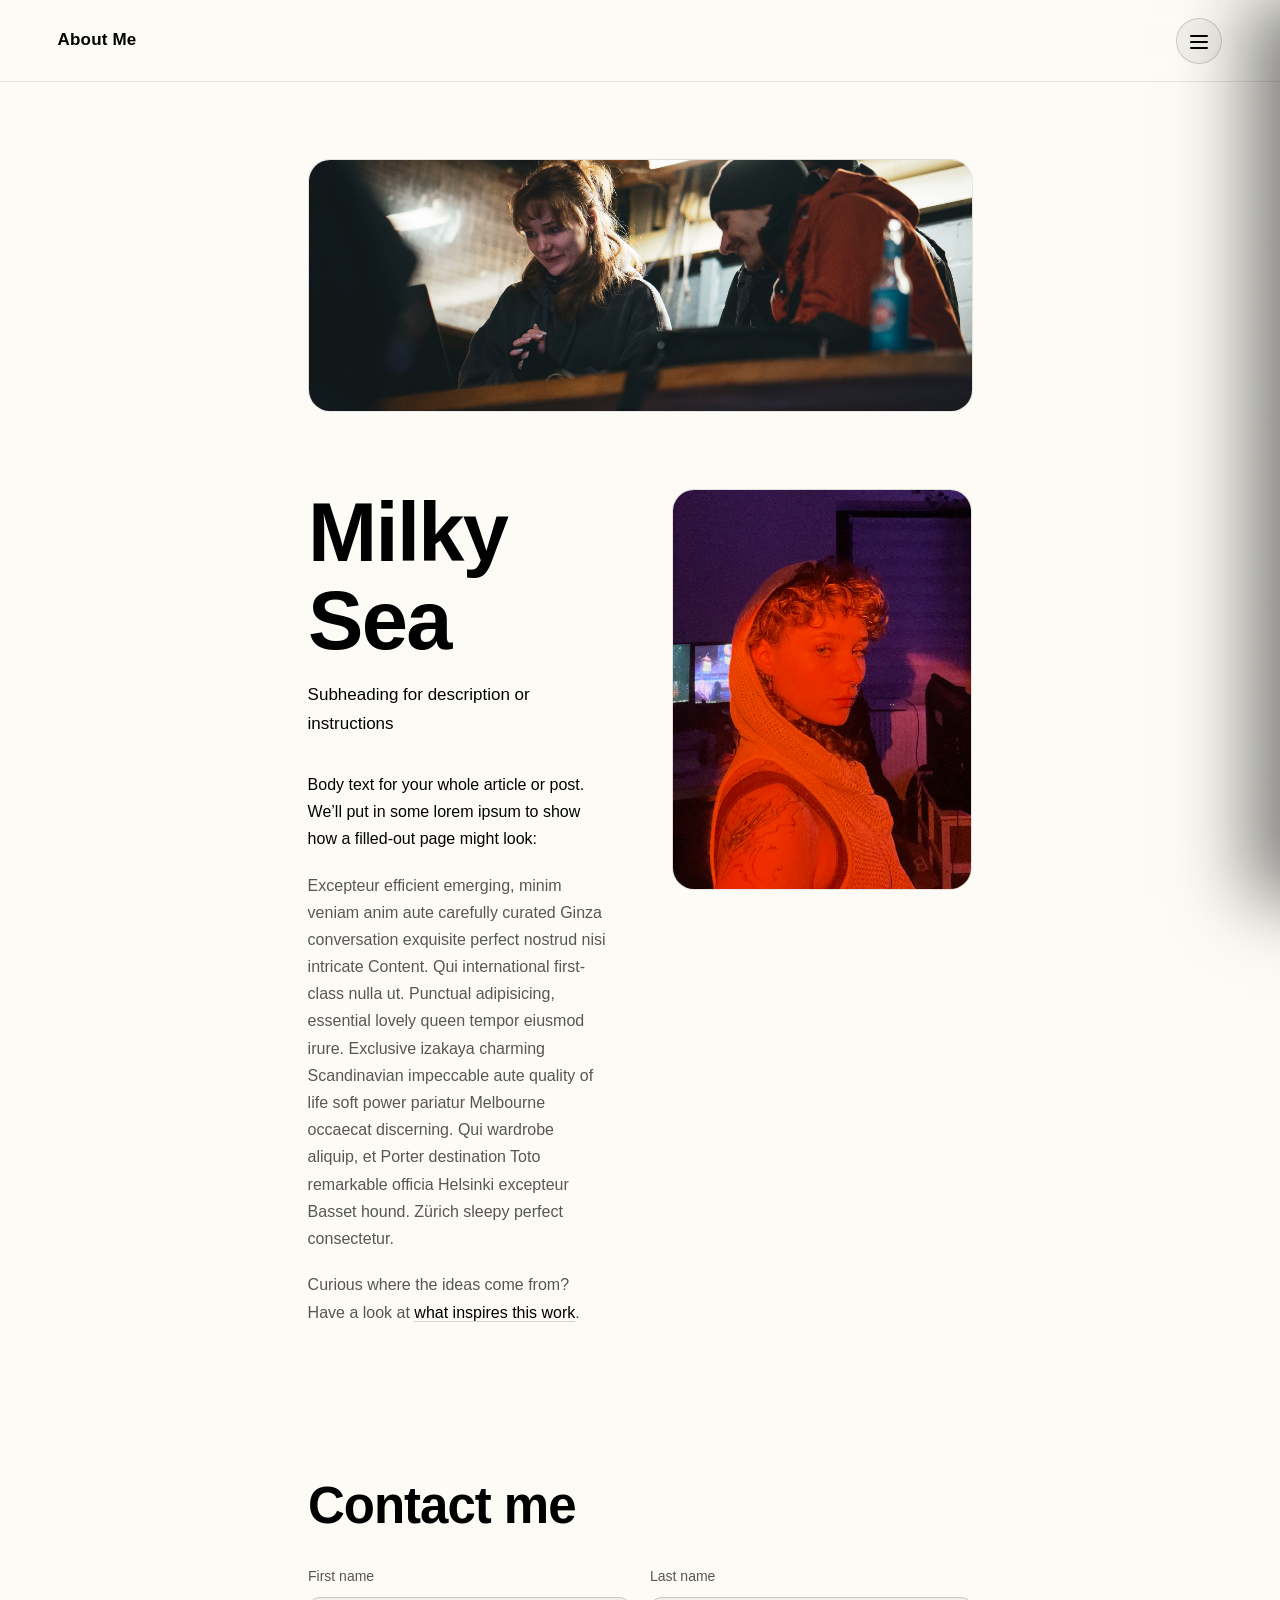
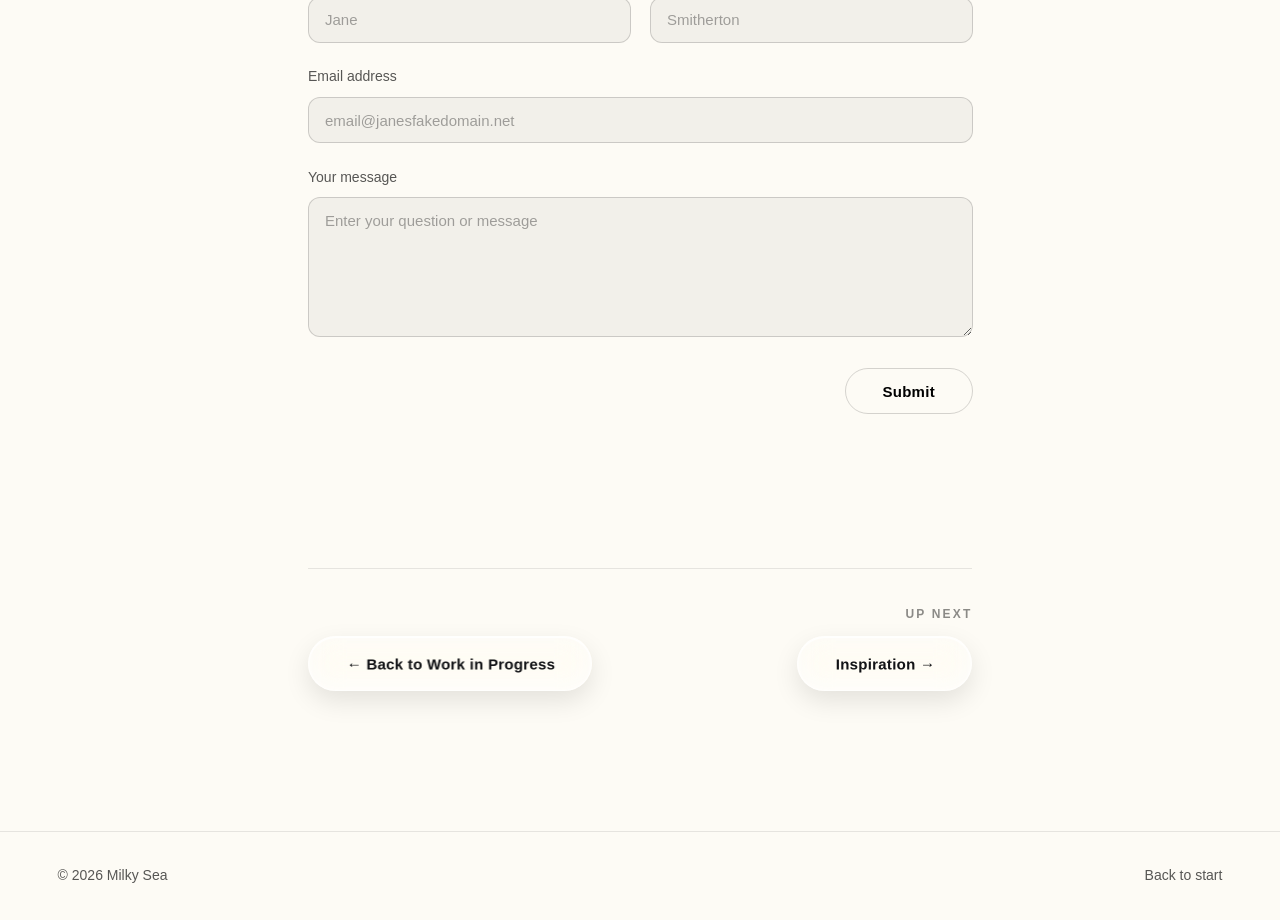
==== commit be33c802: "added ripple effect to all buttons" ====
--- a/about.html
+++ b/about.html
@@ -105,7 +105,7 @@
 
   <section class="section" style="padding-top:0">
     <nav class="journey-nav" aria-label="Continue the journey">
-      <a class="btn" href="ongoing-work.html">← Back to Work in Progress</a>
+      <a class="btn btn-bubble" href="ongoing-work.html"><span class="btn-bubble-label">← Back to Work in Progress</span><canvas class="btn-bubble-canvas" aria-hidden="true"></canvas></a>
       <div class="journey-next">
         <span class="journey-label">Up next</span>
         <a class="btn btn-bubble" href="inspirations.html"><span class="btn-bubble-label">Inspiration →</span><canvas class="btn-bubble-canvas" aria-hidden="true"></canvas></a>
--- a/style.css
+++ b/style.css
@@ -365,6 +365,7 @@
   font-weight: var(--weight-medium);
   font-size: var(--size-btn);
   letter-spacing: .02em;
+  text-align: center;
   cursor: pointer;
   transition: background .2s, color .2s, border-color .2s;
 }
